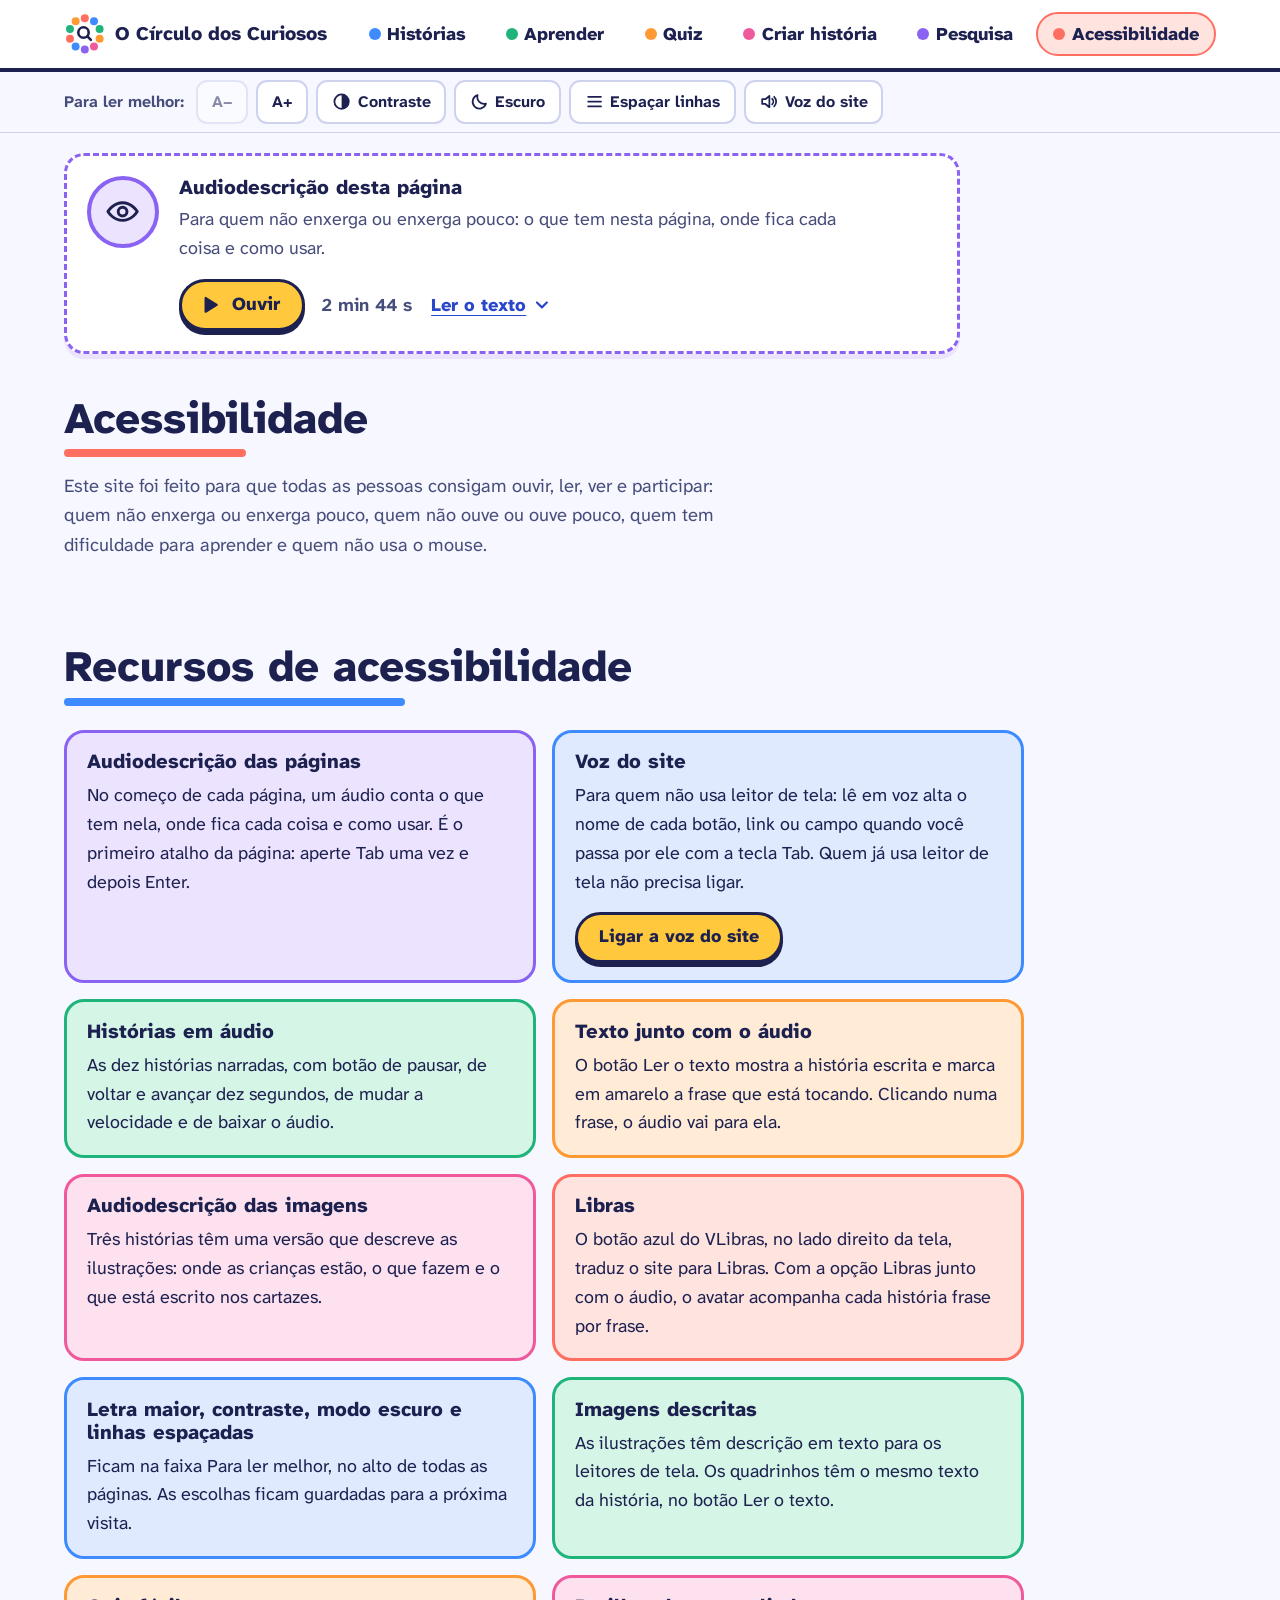
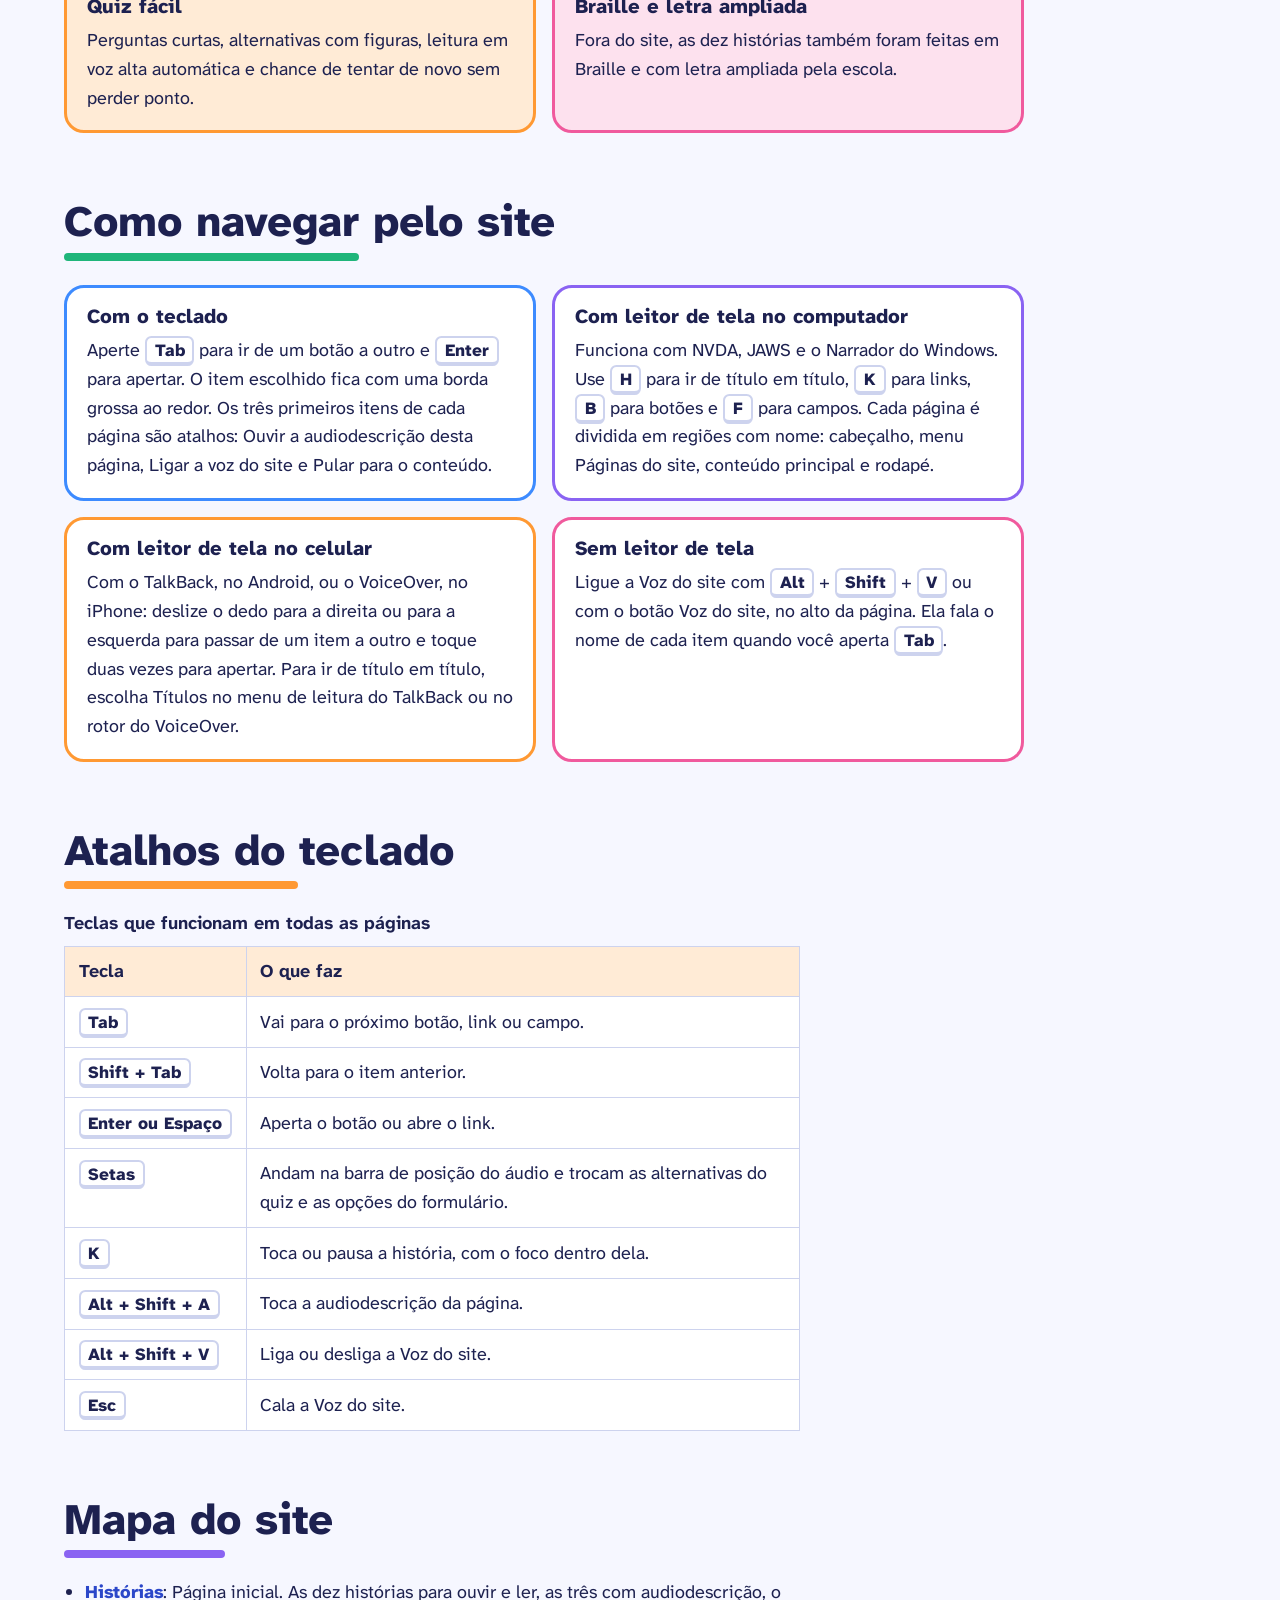
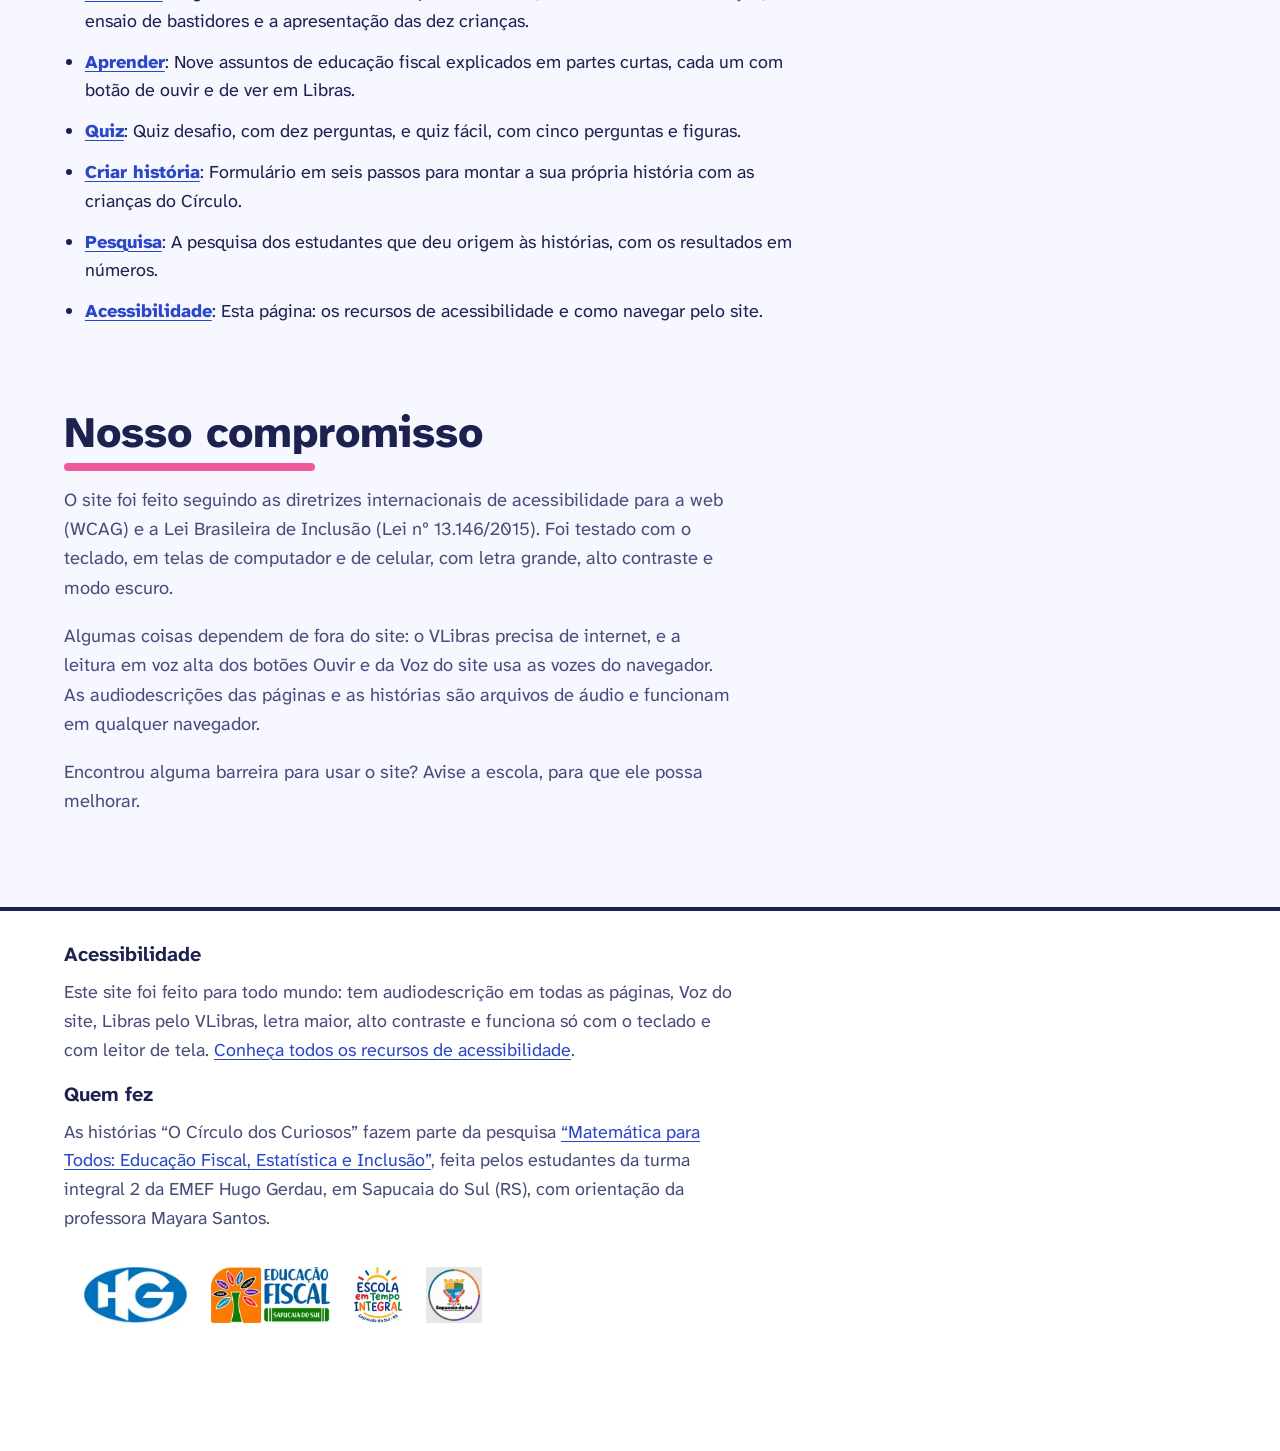
==== acessibilidade.html @ 7ce77136 "Acessibilidade completa: audiodescrição-guia em todas as páginas - Audiodescrição de cada página com" ====
<!doctype html>
<html lang="pt-BR">
<head>
<meta charset="utf-8">
<meta name="viewport" content="width=device-width, initial-scale=1">
<title>Acessibilidade | O Círculo dos Curiosos</title>
<meta name="description" content="Todos os recursos de acessibilidade do site O Círculo dos Curiosos e como navegar com teclado e leitor de tela.">
<link rel="preconnect" href="https://fonts.googleapis.com">
<link rel="preconnect" href="https://fonts.gstatic.com" crossorigin>
<link rel="stylesheet" href="https://fonts.googleapis.com/css2?family=Atkinson+Hyperlegible+Next:ital,wght@0,400;0,700;0,800;1,400&display=swap">
<link rel="stylesheet" href="css/estilo.css">
<script>
  /* Aplica as preferências antes de desenhar a página */
  (function () {
    var r = document.documentElement;
    r.classList.add("js");
    function ler(k) { try { return localStorage.getItem("historias:" + k); } catch (e) { return null; } }
    var t = ler("tamanho"); if (t && t !== "0") r.setAttribute("data-tamanho", t);
    var e = ler("escuro");
    if (e === "1" || (e === null && window.matchMedia && matchMedia("(prefers-color-scheme: dark)").matches)) r.setAttribute("data-tema", "escuro");
    if (ler("contraste") === "1") r.setAttribute("data-contraste", "alto");
    if (ler("espaco") === "1") r.setAttribute("data-espaco", "amplo");
    if (ler("libras") === "1") r.setAttribute("data-libras", "sim");
  })();
</script>
</head>
<body>
<a class="pular" href="#audiodescricao-pagina" data-ouvir-ad>Ouvir a audiodescrição desta página</a>
<button type="button" class="pular sem-js-oculto" data-alternar-voz>Ligar a voz do site</button>
<a class="pular" href="#conteudo">Pular para o conteúdo</a>

<header class="topo">
  <div class="envoltorio">
    <a class="marca" href="index.html"><svg viewBox="0 0 48 48" aria-hidden="true" focusable="false"><circle cx="24.0" cy="6.0" r="4.6" style="fill:var(--coral)"/><circle cx="34.6" cy="9.4" r="4.6" style="fill:var(--azul)"/><circle cx="41.1" cy="18.4" r="4.6" style="fill:var(--verde)"/><circle cx="41.1" cy="29.6" r="4.6" style="fill:var(--laranja)"/><circle cx="34.6" cy="38.6" r="4.6" style="fill:var(--rosa)"/><circle cx="24.0" cy="42.0" r="4.6" style="fill:var(--roxo)"/><circle cx="13.4" cy="38.6" r="4.6" style="fill:var(--azul)"/><circle cx="6.9" cy="29.6" r="4.6" style="fill:var(--coral)"/><circle cx="6.9" cy="18.4" r="4.6" style="fill:var(--verde)"/><circle cx="13.4" cy="9.4" r="4.6" style="fill:var(--laranja)"/><circle cx="22.5" cy="22.5" r="6" fill="none" stroke="currentColor" stroke-width="3"/><path d="M27 27 31 31" stroke="currentColor" stroke-width="3" stroke-linecap="round"/></svg>O Círculo dos Curiosos</a>
    <nav class="menu" aria-label="Páginas do site"><ul><li class="cor-azul"><a href="index.html"><span class="bolinha" aria-hidden="true"></span>Histórias</a></li><li class="cor-verde"><a href="aprender.html"><span class="bolinha" aria-hidden="true"></span>Aprender</a></li><li class="cor-laranja"><a href="quiz.html"><span class="bolinha" aria-hidden="true"></span>Quiz</a></li><li class="cor-rosa"><a href="criar.html"><span class="bolinha" aria-hidden="true"></span>Criar história</a></li><li class="cor-roxo"><a href="pesquisa.html"><span class="bolinha" aria-hidden="true"></span>Pesquisa</a></li><li class="cor-coral"><a href="acessibilidade.html" aria-current="page"><span class="bolinha" aria-hidden="true"></span>Acessibilidade</a></li></ul></nav>
  </div>
</header>
<div class="barra-opcoes sem-js-oculto">
  <div class="envoltorio">
    <fieldset class="opcoes">
      <legend>Para ler melhor:</legend>
      <button type="button" class="botao-opcao" id="texto-menor" aria-label="Diminuir o texto">A−</button>
      <button type="button" class="botao-opcao" id="texto-maior" aria-label="Aumentar o texto">A+</button>
      <button type="button" class="botao-opcao" id="alto-contraste" aria-pressed="false">
        <svg viewBox="0 0 24 24" aria-hidden="true" focusable="false"><circle cx="12" cy="12" r="9" fill="none" stroke="currentColor" stroke-width="2.2"/><path d="M12 3a9 9 0 0 1 0 18z" fill="currentColor"/></svg>
        Contraste
      </button>
      <button type="button" class="botao-opcao" id="modo-escuro" aria-pressed="false">
        <svg viewBox="0 0 24 24" aria-hidden="true" focusable="false"><path d="M20 14.5A8.5 8.5 0 0 1 9.5 4a8.5 8.5 0 1 0 10.5 10.5z" fill="none" stroke="currentColor" stroke-width="2.2" stroke-linejoin="round"/></svg>
        Escuro
      </button>
      <button type="button" class="botao-opcao" id="espacamento" aria-pressed="false">
        <svg viewBox="0 0 24 24" aria-hidden="true" focusable="false"><path d="M4 6h16M4 12h16M4 18h16" fill="none" stroke="currentColor" stroke-width="2.2" stroke-linecap="round"/></svg>
        Espaçar linhas
      </button>
      <button type="button" class="botao-opcao" id="voz-site" aria-pressed="false">
        <svg viewBox="0 0 24 24" aria-hidden="true" focusable="false"><path d="M4 9v6h4l5 4V5L8 9z" fill="none" stroke="currentColor" stroke-width="2.2" stroke-linejoin="round"/><path d="M16.5 8.5a5 5 0 0 1 0 7M19 6a8.5 8.5 0 0 1 0 12" fill="none" stroke="currentColor" stroke-width="2.2" stroke-linecap="round"/></svg>
        Voz do site
      </button>
    </fieldset>
  </div>
</div>

<main id="conteudo" tabindex="-1">
  <div class="envoltorio">
<section class="faixa-ad" aria-label="Audiodescrição desta página"><ul class="lista lista-ad">
<li>
<article class="historia cor-roxo" id="audiodescricao-pagina" aria-labelledby="titulo-audiodescricao-pagina" data-titulo="Audiodescrição da página Acessibilidade" data-duracao="163.55">
  <div class="numero" aria-hidden="true"><svg class="icone-svg" viewBox="0 0 24 24" aria-hidden="true" focusable="false" fill="none" stroke="currentColor" stroke-width="2" stroke-linecap="round" stroke-linejoin="round"><path d="M2 12s3.5-6 10-6 10 6 10 6-3.5 6-10 6S2 12 2 12z"/><circle cx="12" cy="12" r="3"/></svg></div>
  <div class="corpo">
    <h3 id="titulo-audiodescricao-pagina">Audiodescrição desta página</h3>
    <p class="resumo">Para quem não enxerga ou enxerga pouco: o que tem nesta página, onde fica cada coisa e como usar.</p>
    <audio class="audio-nativo" controls preload="metadata" aria-label="Áudio: Audiodescrição da página Acessibilidade">
      <source src="audios/audiodescricao-acessibilidade.mp3" type="audio/mpeg">
      Seu navegador não toca áudio. <a href="audios/audiodescricao-acessibilidade.mp3">Baixe o arquivo de Audiodescrição da página Acessibilidade</a>.
    </audio>
    <div class="acoes sem-js-oculto">
      <button type="button" class="botao-tocar" data-estado="parado" aria-label="Ouvir: Audiodescrição da página Acessibilidade"><svg class="icone-tocar" viewBox="0 0 24 24" aria-hidden="true" focusable="false"><path fill="currentColor" d="M8 5.5v13a1 1 0 0 0 1.5.86l10.5-6.5a1 1 0 0 0 0-1.72L9.5 4.64A1 1 0 0 0 8 5.5z"/></svg><svg class="icone-pausar" viewBox="0 0 24 24" aria-hidden="true" focusable="false"><rect fill="currentColor" x="6" y="5" width="4.2" height="14" rx="1"/><rect fill="currentColor" x="13.8" y="5" width="4.2" height="14" rx="1"/></svg><span class="rotulo">Ouvir</span></button>
      <span class="duracao"><span aria-hidden="true">2 min 44 s</span><span class="so-leitor">Duração: 2 minutos e 44 segundos</span></span>
      <button type="button" class="botao-texto" aria-expanded="false" aria-controls="texto-audiodescricao-pagina"><span class="rotulo">Ler o texto</span><span class="so-leitor"> de Audiodescrição da página Acessibilidade</span><svg viewBox="0 0 24 24" aria-hidden="true" focusable="false"><path fill="none" stroke="currentColor" stroke-width="2.6" stroke-linecap="round" stroke-linejoin="round" d="M6 9l6 6 6-6"/></svg></button>
    </div>
    <div class="player" hidden>
      <div class="barra">
        <input type="range" class="posicao" min="0" max="164" step="1" value="0" aria-label="Posição em Audiodescrição da página Acessibilidade">
        <span class="tempo" aria-hidden="true">0:00 / 2:43</span>
      </div>
      <p class="situacao-libras" hidden></p>
      <div class="ajustes">
        <button type="button" class="botao-opcao voltar" aria-label="Voltar 10 segundos">− 10 s</button>
        <button type="button" class="botao-opcao avancar" aria-label="Avançar 10 segundos">+ 10 s</button>
        <label for="vel-audiodescricao-pagina">Velocidade</label>
        <select id="vel-audiodescricao-pagina" class="velocidade">
          <option value="0.75">Mais devagar (0,75×)</option>
          <option value="1">Normal (1×)</option>
          <option value="1.25">Mais rápido (1,25×)</option>
          <option value="1.5">Rápido (1,5×)</option>
        </select>
        <a class="botao-opcao" href="audios/audiodescricao-acessibilidade.mp3" download>Baixar áudio<span class="so-leitor"> de Audiodescrição da página Acessibilidade</span></a>
      </div>
    </div>
    <div class="texto" id="texto-audiodescricao-pagina" role="region" aria-label="Texto de Audiodescrição da página Acessibilidade" tabindex="0" hidden><p><span class="trecho" data-inicio="0.3" data-fim="3.24">Audiodescrição da página Acessibilidade.</span> <span class="trecho" data-inicio="3.99" data-fim="9.86">Esta página reúne todos os recursos de acessibilidade do site e explica como usar cada um.</span> <span class="trecho" data-inicio="10.61" data-fim="20.75">O site tem seis páginas: Histórias, que é a página inicial, Aprender, Quiz, Criar história, Pesquisa e esta, Acessibilidade.</span> <span class="trecho" data-inicio="21.1" data-fim="27.7">Toda página começa com uma audiodescrição como esta, que conta o que tem nela e onde fica cada coisa.</span> <span class="trecho" data-inicio="28.45" data-fim="31.87">A parte de cima é igual em todas as páginas.</span></p><p><span class="trecho" data-inicio="32.22" data-fim="41.69">Os três primeiros itens são atalhos que só aparecem quando recebem o foco: Ouvir a audiodescrição desta página, Ligar a voz do site e Pular para o conteúdo.</span> <span class="trecho" data-inicio="42.04" data-fim="55.83">Depois vem o cabeçalho, com o link O Círculo dos Curiosos, no canto de cima, à esquerda, e o menu com seis links: Histórias, Aprender, Quiz, Criar história, Pesquisa e Acessibilidade.</span> <span class="trecho" data-inicio="56.18" data-fim="65.39">Embaixo do menu fica a faixa Para ler melhor, com os botões para diminuir e aumentar a letra, Contraste, Escuro, Espaçar linhas e Voz do site.</span></p><p><span class="trecho" data-inicio="66.14" data-fim="69.95">O conteúdo principal começa com esta audiodescrição.</span> <span class="trecho" data-inicio="70.3" data-fim="74.77">Depois vem o título Acessibilidade e uma frase de apresentação.</span> <span class="trecho" data-inicio="75.52" data-fim="86.07">A página segue com estes títulos, nesta ordem: Recursos de acessibilidade, Como navegar pelo site, Atalhos do teclado, Mapa do site e Nosso compromisso.</span> <span class="trecho" data-inicio="86.82" data-fim="95.98">Em Recursos de acessibilidade há dez cartões coloridos, cada um com o nome do recurso, que também é um título, e uma explicação curta.</span></p><p><span class="trecho" data-inicio="96.33" data-fim="101.1">O segundo cartão, Voz do site, tem o botão Ligar a voz do site.</span> <span class="trecho" data-inicio="101.85" data-fim="110.87">Em Como navegar pelo site há quatro quadros: com o teclado, com leitor de tela no computador, com leitor de tela no celular e sem leitor de tela.</span> <span class="trecho" data-inicio="111.62" data-fim="116.84">Em Atalhos do teclado, uma tabela mostra as teclas e o que cada uma faz.</span> <span class="trecho" data-inicio="117.19" data-fim="119.92">Os mais importantes são estes.</span> <span class="trecho" data-inicio="120.27" data-fim="126.4">Segurando as teclas Alt e Shift e apertando a letra A, você ouve a audiodescrição da página.</span></p><p><span class="trecho" data-inicio="126.75" data-fim="132.39">Segurando Alt e Shift e apertando a letra V, você liga ou desliga a Voz do site.</span> <span class="trecho" data-inicio="132.74" data-fim="135.36">E a tecla Esc cala a voz.</span> <span class="trecho" data-inicio="136.11" data-fim="140.35">Em Mapa do site há um link para cada página, com o que tem nela.</span> <span class="trecho" data-inicio="141.1" data-fim="149.67">No fim da página fica o rodapé, com o link Conheça todos os recursos de acessibilidade e as informações sobre quem fez o projeto.</span> <span class="trecho" data-inicio="150.02" data-fim="158.89">No lado direito da tela, na metade da altura, fica o botão azul do VLibras, que abre um avatar para traduzir o site para Libras.</span></p><p><span class="trecho" data-inicio="159.24" data-fim="162.8">Com o teclado, ele é o último item da página.</span></p><p class="aviso">Texto da audiodescrição desta página.</p></div>
    
    
  </div>
</article>
</li></ul></section>

    <section class="secao cor-coral" aria-labelledby="h-acess">
      <h1 class="titulo-secao" id="h-acess">Acessibilidade</h1>
      <p class="descricao">Este site foi feito para que todas as pessoas consigam ouvir, ler, ver e participar: quem não enxerga ou enxerga pouco, quem não ouve ou ouve pouco, quem tem dificuldade para aprender e quem não usa o mouse.</p>
    </section>

    <section class="secao cor-azul" aria-labelledby="h-recursos">
      <h2 class="titulo-secao" id="h-recursos">Recursos de acessibilidade</h2>
      <ul class="recursos"><li class="recurso cor-roxo"><h3>Audiodescrição das páginas</h3><p>No começo de cada página, um áudio conta o que tem nela, onde fica cada coisa e como usar. É o primeiro atalho da página: aperte Tab uma vez e depois Enter.</p></li><li class="recurso cor-azul"><h3>Voz do site</h3><p>Para quem não usa leitor de tela: lê em voz alta o nome de cada botão, link ou campo quando você passa por ele com a tecla Tab. Quem já usa leitor de tela não precisa ligar.</p><button type="button" class="botao botao-principal" data-alternar-voz><span class="rotulo">Ligar a voz do site</span></button></li><li class="recurso cor-verde"><h3>Histórias em áudio</h3><p>As dez histórias narradas, com botão de pausar, de voltar e avançar dez segundos, de mudar a velocidade e de baixar o áudio.</p></li><li class="recurso cor-laranja"><h3>Texto junto com o áudio</h3><p>O botão Ler o texto mostra a história escrita e marca em amarelo a frase que está tocando. Clicando numa frase, o áudio vai para ela.</p></li><li class="recurso cor-rosa"><h3>Audiodescrição das imagens</h3><p>Três histórias têm uma versão que descreve as ilustrações: onde as crianças estão, o que fazem e o que está escrito nos cartazes.</p></li><li class="recurso cor-coral"><h3>Libras</h3><p>O botão azul do VLibras, no lado direito da tela, traduz o site para Libras. Com a opção Libras junto com o áudio, o avatar acompanha cada história frase por frase.</p></li><li class="recurso cor-azul"><h3>Letra maior, contraste, modo escuro e linhas espaçadas</h3><p>Ficam na faixa Para ler melhor, no alto de todas as páginas. As escolhas ficam guardadas para a próxima visita.</p></li><li class="recurso cor-verde"><h3>Imagens descritas</h3><p>As ilustrações têm descrição em texto para os leitores de tela. Os quadrinhos têm o mesmo texto da história, no botão Ler o texto.</p></li><li class="recurso cor-laranja"><h3>Quiz fácil</h3><p>Perguntas curtas, alternativas com figuras, leitura em voz alta automática e chance de tentar de novo sem perder ponto.</p></li><li class="recurso cor-rosa"><h3>Braille e letra ampliada</h3><p>Fora do site, as dez histórias também foram feitas em Braille e com letra ampliada pela escola.</p></li></ul>
    </section>

    <section class="secao cor-verde" aria-labelledby="h-navegar">
      <h2 class="titulo-secao" id="h-navegar">Como navegar pelo site</h2>
      <div class="guias">
        <div class="guia cor-azul">
          <h3>Com o teclado</h3>
          <p>Aperte <kbd>Tab</kbd> para ir de um botão a outro e <kbd>Enter</kbd> para apertar. O item escolhido fica com uma borda grossa ao redor. Os três primeiros itens de cada página são atalhos: Ouvir a audiodescrição desta página, Ligar a voz do site e Pular para o conteúdo.</p>
        </div>
        <div class="guia cor-roxo">
          <h3>Com leitor de tela no computador</h3>
          <p>Funciona com NVDA, JAWS e o Narrador do Windows. Use <kbd>H</kbd> para ir de título em título, <kbd>K</kbd> para links, <kbd>B</kbd> para botões e <kbd>F</kbd> para campos. Cada página é dividida em regiões com nome: cabeçalho, menu Páginas do site, conteúdo principal e rodapé.</p>
        </div>
        <div class="guia cor-laranja">
          <h3>Com leitor de tela no celular</h3>
          <p>Com o TalkBack, no Android, ou o VoiceOver, no iPhone: deslize o dedo para a direita ou para a esquerda para passar de um item a outro e toque duas vezes para apertar. Para ir de título em título, escolha Títulos no menu de leitura do TalkBack ou no rotor do VoiceOver.</p>
        </div>
        <div class="guia cor-rosa">
          <h3>Sem leitor de tela</h3>
          <p>Ligue a Voz do site com <kbd>Alt</kbd> + <kbd>Shift</kbd> + <kbd>V</kbd> ou com o botão Voz do site, no alto da página. Ela fala o nome de cada item quando você aperta <kbd>Tab</kbd>.</p>
        </div>
      </div>
    </section>

    <section class="secao cor-laranja" aria-labelledby="h-atalhos">
      <h2 class="titulo-secao" id="h-atalhos">Atalhos do teclado</h2>
      <div class="tabela-rolagem">
        <table class="tabela-atalhos">
          <caption>Teclas que funcionam em todas as páginas</caption>
          <thead><tr><th scope="col">Tecla</th><th scope="col">O que faz</th></tr></thead>
          <tbody><tr><th scope="row"><kbd>Tab</kbd></th><td>Vai para o próximo botão, link ou campo.</td></tr><tr><th scope="row"><kbd>Shift + Tab</kbd></th><td>Volta para o item anterior.</td></tr><tr><th scope="row"><kbd>Enter ou Espaço</kbd></th><td>Aperta o botão ou abre o link.</td></tr><tr><th scope="row"><kbd>Setas</kbd></th><td>Andam na barra de posição do áudio e trocam as alternativas do quiz e as opções do formulário.</td></tr><tr><th scope="row"><kbd>K</kbd></th><td>Toca ou pausa a história, com o foco dentro dela.</td></tr><tr><th scope="row"><kbd>Alt + Shift + A</kbd></th><td>Toca a audiodescrição da página.</td></tr><tr><th scope="row"><kbd>Alt + Shift + V</kbd></th><td>Liga ou desliga a Voz do site.</td></tr><tr><th scope="row"><kbd>Esc</kbd></th><td>Cala a Voz do site.</td></tr></tbody>
        </table>
      </div>
    </section>

    <section class="secao cor-roxo" aria-labelledby="h-mapa">
      <h2 class="titulo-secao" id="h-mapa">Mapa do site</h2>
      <ul class="mapa-site"><li><a href="index.html">Histórias</a>: Página inicial. As dez histórias para ouvir e ler, as três com audiodescrição, o ensaio de bastidores e a apresentação das dez crianças.</li><li><a href="aprender.html">Aprender</a>: Nove assuntos de educação fiscal explicados em partes curtas, cada um com botão de ouvir e de ver em Libras.</li><li><a href="quiz.html">Quiz</a>: Quiz desafio, com dez perguntas, e quiz fácil, com cinco perguntas e figuras.</li><li><a href="criar.html">Criar história</a>: Formulário em seis passos para montar a sua própria história com as crianças do Círculo.</li><li><a href="pesquisa.html">Pesquisa</a>: A pesquisa dos estudantes que deu origem às histórias, com os resultados em números.</li><li><a href="acessibilidade.html">Acessibilidade</a>: Esta página: os recursos de acessibilidade e como navegar pelo site.</li></ul>
    </section>

    <section class="secao cor-rosa" aria-labelledby="h-compromisso">
      <h2 class="titulo-secao" id="h-compromisso">Nosso compromisso</h2>
      <p class="descricao">O site foi feito seguindo as diretrizes internacionais de acessibilidade para a web (WCAG) e a Lei Brasileira de Inclusão (Lei nº 13.146/2015). Foi testado com o teclado, em telas de computador e de celular, com letra grande, alto contraste e modo escuro.</p>
      <p class="descricao">Algumas coisas dependem de fora do site: o VLibras precisa de internet, e a leitura em voz alta dos botões Ouvir e da Voz do site usa as vozes do navegador. As audiodescrições das páginas e as histórias são arquivos de áudio e funcionam em qualquer navegador.</p>
      <p class="descricao">Encontrou alguma barreira para usar o site? Avise a escola, para que ele possa melhorar.</p>
    </section>
  </div>
</main>

<footer class="rodape">
  <div class="envoltorio">
    <h2>Acessibilidade</h2>
    <p>Este site foi feito para todo mundo: tem audiodescrição em todas as páginas, Voz do site, Libras pelo VLibras, letra maior, alto contraste e funciona só com o teclado e com leitor de tela. <a href="acessibilidade.html">Conheça todos os recursos de acessibilidade</a>.</p>
    <h2>Quem fez</h2>
    <p>As histórias “O Círculo dos Curiosos” fazem parte da pesquisa <a href="pesquisa.html">“Matemática para Todos: Educação Fiscal, Estatística e Inclusão”</a>, feita pelos estudantes da turma integral 2 da EMEF Hugo Gerdau, em Sapucaia do Sul (RS), com orientação da professora Mayara Santos.</p>
    <ul class="logos" aria-label="Instituições do projeto">
      <li><img src="imagens/logos/hugo-gerdau.webp" alt="EMEF Hugo Gerdau" height="56"></li>
      <li><img src="imagens/logos/educacao-fiscal.webp" alt="Educação Fiscal Sapucaia do Sul" height="56"></li>
      <li><img src="imagens/logos/tempo-integral.webp" alt="Escola em Tempo Integral, Sapucaia do Sul" height="56"></li>
      <li><img src="imagens/logos/prefeitura.webp" alt="Prefeitura de Sapucaia do Sul" height="56"></li>
    </ul>
  </div>
</footer>

<div id="avisos" class="so-leitor" role="status" aria-live="polite"></div>

<!-- VLibras: tradução automática para Libras (Governo Federal) -->
<div vw class="enabled">
  <div vw-access-button class="active"></div>
  <div vw-plugin-wrapper><div class="vw-plugin-top-wrapper"></div></div>
</div>
<script src="https://vlibras.gov.br/app/vlibras-plugin.js" defer></script>
<script>
  window.addEventListener("load", function () {
    try { new window.VLibras.Widget("https://vlibras.gov.br/app"); } catch (e) { /* sem internet: segue sem Libras */ }
  });
</script>
<script src="js/app.js"></script>

</body>
</html>
---- css/estilo.css ----
/* =========================================================
   O Círculo dos Curiosos — estilos
   ========================================================= */

/* ===== Cores ===== */
:root {
  --tinta: #1d2150;
  --tinta-suave: #474d7a;
  --papel: #f6f7ff;
  --superficie: #ffffff;
  --linha: #cdd3ee;
  --mar: #2b47c9;
  --foco: #2b47c9;

  --sol: #ffc83d;
  --sol-forte: #f0ad00;
  --coral: #ff6f61;   --coral-claro: #ffe3df;
  --verde: #1fb57a;   --verde-claro: #d5f5e6;
  --azul: #3d8bff;    --azul-claro: #dfeaff;
  --roxo: #8a63f2;    --roxo-claro: #ece4ff;
  --laranja: #ff9933; --laranja-claro: #ffebd6;
  --rosa: #f05a9d;    --rosa-claro: #fde1ee;
  --texto-na-cor: #1d2150;

  --largura-texto: 42rem;
  --largura: 72rem;
  --raio: 1.25rem;
  --altura-linha: 1.6;
  --espaco-letras: normal;
  --espaco-palavras: normal;
  color-scheme: light;
}

:root[data-tema="escuro"] {
  --tinta: #f0f2ff;
  --tinta-suave: #c0c5e8;
  --papel: #121633;
  --superficie: #1a1f45;
  --linha: #363d75;
  --mar: #a9bcff;
  --foco: #ffc83d;
  --coral-claro: #4a2433;
  --verde-claro: #143d33;
  --azul-claro: #1b2d5e;
  --roxo-claro: #2d2463;
  --laranja-claro: #46301c;
  --rosa-claro: #47203d;
  color-scheme: dark;
}

:root[data-contraste="alto"] {
  --tinta: #ffffff;
  --tinta-suave: #ffffff;
  --papel: #000000;
  --superficie: #000000;
  --linha: #ffffff;
  --mar: #ffff00;
  --foco: #ffff00;
  --sol: #ffff00; --sol-forte: #ffff00;
  --coral: #ffff00; --verde: #ffff00; --azul: #ffff00; --roxo: #ffff00; --laranja: #ffff00; --rosa: #ffff00;
  --coral-claro: #000; --verde-claro: #000; --azul-claro: #000; --roxo-claro: #000; --laranja-claro: #000; --rosa-claro: #000;
  --texto-na-cor: #000000;
  color-scheme: dark;
}

:root[data-espaco="amplo"] {
  --altura-linha: 2;
  --espaco-letras: 0.12em;
  --espaco-palavras: 0.16em;
}

/* Cor de cada bloco (história, assunto, personagem) */
.cor-coral   { --cor: var(--coral);   --cor-claro: var(--coral-claro); }
.cor-verde   { --cor: var(--verde);   --cor-claro: var(--verde-claro); }
.cor-azul    { --cor: var(--azul);    --cor-claro: var(--azul-claro); }
.cor-roxo    { --cor: var(--roxo);    --cor-claro: var(--roxo-claro); }
.cor-laranja { --cor: var(--laranja); --cor-claro: var(--laranja-claro); }
.cor-rosa    { --cor: var(--rosa);    --cor-claro: var(--rosa-claro); }

/* ===== Base ===== */
*, *::before, *::after { box-sizing: border-box; }

html { font-size: 100%; -webkit-text-size-adjust: 100%; scroll-padding-top: 1rem; }
html[data-tamanho="1"] { font-size: 112.5%; }
html[data-tamanho="2"] { font-size: 125%; }
html[data-tamanho="3"] { font-size: 150%; }
html[data-tamanho="4"] { font-size: 175%; }

body {
  margin: 0;
  background: var(--papel);
  color: var(--tinta);
  font-family: "Atkinson Hyperlegible Next", "Atkinson Hyperlegible", "Segoe UI", system-ui, sans-serif;
  font-size: 1.125rem;
  line-height: var(--altura-linha);
  letter-spacing: var(--espaco-letras);
  word-spacing: var(--espaco-palavras);
}

[hidden] { display: none !important; }
h1, h2, h3 { line-height: 1.15; margin: 0; }
p { margin: 0 0 1em; }
img, svg { max-width: 100%; }

a { color: var(--mar); text-underline-offset: 0.18em; text-decoration-thickness: 0.08em; }
a:hover { text-decoration-thickness: 0.16em; }

:focus-visible {
  outline: 0.25rem solid var(--foco);
  outline-offset: 0.2rem;
  border-radius: 0.35rem;
}

.so-leitor {
  position: absolute !important;
  width: 1px; height: 1px;
  padding: 0; margin: -1px;
  overflow: hidden; clip: rect(0 0 0 0);
  white-space: nowrap; border: 0;
}

.pular {
  position: absolute;
  left: 1rem; top: -10rem;
  z-index: 100;
  background: var(--sol);
  color: var(--texto-na-cor);
  padding: 0.75rem 1.25rem;
  border-radius: 0.5rem;
  font-weight: 700;
  text-decoration: none;
}
.pular:focus { top: 1rem; }

.envoltorio {
  width: min(100% - 2rem, var(--largura));
  margin-inline: auto;
}

html:not(.js) .sem-js-oculto { display: none !important; }

/* ===== Botões ===== */
.botao {
  font: inherit;
  font-weight: 800;
  font-size: 1.1rem;
  min-height: 3rem;
  padding: 0.5rem 1.3rem;
  border: 3px solid var(--tinta);
  border-radius: 999px;
  background: var(--superficie);
  color: var(--tinta);
  cursor: pointer;
  display: inline-flex;
  align-items: center;
  justify-content: center;
  gap: 0.55rem;
  text-decoration: none;
  box-shadow: 0 4px 0 var(--tinta);
  transition: transform 0.08s, box-shadow 0.08s;
}
.botao:hover { transform: translateY(-1px); box-shadow: 0 5px 0 var(--tinta); }
.botao:active { transform: translateY(3px); box-shadow: 0 1px 0 var(--tinta); }
.botao svg { width: 1.4rem; height: 1.4rem; flex: none; }
.botao-principal { background: var(--sol); color: var(--texto-na-cor); }
.botao:disabled { opacity: 0.55; cursor: not-allowed; transform: none; }

.botao-opcao {
  font: inherit;
  font-size: 1rem;
  font-weight: 700;
  min-height: 2.75rem;
  min-width: 2.75rem;
  padding: 0.4rem 0.85rem;
  border: 2px solid var(--linha);
  border-radius: 0.7rem;
  background: var(--superficie);
  color: var(--tinta);
  cursor: pointer;
  display: inline-flex;
  align-items: center;
  gap: 0.4rem;
  text-decoration: none;
}
.botao-opcao:hover { border-color: var(--tinta); }
.botao-opcao[aria-pressed="true"] { background: var(--tinta); color: var(--papel); border-color: var(--tinta); }
.botao-opcao svg { width: 1.2em; height: 1.2em; flex: none; }
.botao-opcao:disabled { opacity: 0.5; cursor: not-allowed; }

/* ===== Cabeçalho ===== */
.topo {
  background: var(--superficie);
  border-bottom: 4px solid var(--tinta);
}
.topo .envoltorio {
  display: flex;
  flex-wrap: wrap;
  align-items: center;
  gap: 0.75rem 1.5rem;
  padding-block: 0.75rem;
}
.marca {
  display: inline-flex;
  align-items: center;
  gap: 0.6rem;
  font-weight: 800;
  font-size: 1.2rem;
  color: var(--tinta);
  text-decoration: none;
  margin-right: auto;
}
.marca svg { width: 2.6rem; height: 2.6rem; flex: none; }

.menu ul {
  list-style: none;
  display: flex;
  flex-wrap: wrap;
  gap: 0.4rem;
  margin: 0;
  padding: 0;
}
.menu a {
  display: inline-flex;
  align-items: center;
  gap: 0.4rem;
  min-height: 2.75rem;
  padding: 0.35rem 0.95rem;
  border-radius: 999px;
  font-weight: 800;
  color: var(--tinta);
  text-decoration: none;
  border: 2px solid transparent;
}
.menu a:hover { border-color: var(--cor, var(--linha)); background: var(--cor-claro, transparent); }
.menu a[aria-current="page"] {
  background: var(--cor-claro);
  border-color: var(--cor);
}
.menu a .bolinha {
  width: 0.75rem; height: 0.75rem;
  border-radius: 50%;
  background: var(--cor);
  flex: none;
}

.barra-opcoes {
  background: var(--papel);
  border-bottom: 1px solid var(--linha);
}
.barra-opcoes .envoltorio { padding-block: 0.5rem; }
.opcoes {
  display: flex;
  flex-wrap: wrap;
  align-items: center;
  gap: 0.5rem;
  margin: 0; padding: 0; border: 0;
}
.opcoes legend {
  float: left;
  padding: 0;
  margin-right: 0.25rem;
  font-weight: 700;
  font-size: 1rem;
  color: var(--tinta-suave);
}

/* ===== Abertura ===== */
.abertura {
  display: grid;
  grid-template-columns: minmax(0, 1.1fr) minmax(0, 0.9fr);
  align-items: center;
  gap: 2rem 3rem;
  padding-block: clamp(2rem, 6vw, 4.5rem) clamp(1.5rem, 4vw, 3rem);
}
.abertura h1 {
  font-size: clamp(2.6rem, 7vw, 5rem);
  font-weight: 800;
  letter-spacing: -0.02em;
  line-height: 1;
}
.abertura h1 .linha { display: block; }
:root[data-espaco="amplo"] .abertura h1 { letter-spacing: 0.02em; }

.braille {
  display: block;
  margin-top: 1.1rem;
  width: 100%;
  max-width: 34rem;
  height: auto;
}
.braille .vazio { fill: none; stroke: var(--linha); stroke-width: 1.2; }
.braille .cheio { fill: var(--tinta); }
.braille .c0 { fill: var(--coral); }
.braille .c1 { fill: var(--azul); }
.braille .c2 { fill: var(--verde); }
.braille .c3 { fill: var(--roxo); }
.braille .c4 { fill: var(--laranja); }
.braille .c5 { fill: var(--rosa); }
.braille-legenda {
  margin: 0.4rem 0 0;
  font-size: 0.95rem;
  color: var(--tinta-suave);
}

.abertura .lead {
  margin-top: 1.5rem;
  max-width: 36rem;
  font-size: 1.3rem;
}

.roda {
  width: 100%;
  max-width: 30rem;
  justify-self: center;
}
.roda svg { display: block; width: 100%; height: auto; overflow: visible; }
.roda .rosto-na-roda {
  transform-box: fill-box;
  transform-origin: center;
  animation: entrar 0.5s cubic-bezier(0.34, 1.56, 0.64, 1) both;
  animation-delay: calc(var(--i) * 0.08s + 0.15s);
}
@keyframes entrar { from { transform: scale(0); opacity: 0; } }
.roda .centro { fill: var(--sol); }
.roda .centro-traco { stroke: var(--texto-na-cor); }
.roda .anel { fill: none; stroke: var(--linha); stroke-width: 3; stroke-dasharray: 2 12; stroke-linecap: round; }

/* Roda com as fotos das crianças */
.roda-fotos {
  position: relative;
  width: 100%;
  aspect-ratio: 1;
}
.roda-centro {
  position: absolute;
  left: 32%; top: 32%;
  width: 36%; height: 36%;
  border-radius: 50%;
  background: var(--sol);
  color: var(--texto-na-cor);
  display: grid;
  place-items: center;
  box-shadow: 0 0 0 6px var(--superficie), 0 0 0 9px var(--sol-forte);
}
.roda-centro .roda-lupa { width: 62%; height: 62%; }
.roda-rosto {
  position: absolute;
  left: 39.5%; top: 39.5%;
  width: 21%; height: 21%;
  border-radius: 50%;
  object-fit: cover;
  border: 5px solid var(--cor);
  background: var(--cor-claro);
  transform: rotate(var(--a)) translateY(-185%) rotate(calc(-1 * var(--a)));
  animation: entrar-foto 0.5s cubic-bezier(0.34, 1.56, 0.64, 1) both;
  animation-delay: calc(var(--i) * 0.08s + 0.15s);
}
@keyframes entrar-foto { from { scale: 0; opacity: 0; } }

/* ===== Escolhas (Libras junto, seguir ouvindo) ===== */
.escolhas {
  display: grid;
  gap: 0.9rem;
  margin-top: 1.75rem;
  max-width: 36rem;
}
.escolha {
  display: grid;
  grid-template-columns: 1.7rem 1fr;
  gap: 0.15rem 0.75rem;
  align-items: center;
  padding: 0.75rem 1rem;
  border-radius: 1rem;
  background: var(--superficie);
  border: 2px solid var(--linha);
}
.escolha input {
  width: 1.7rem; height: 1.7rem;
  margin: 0;
  accent-color: var(--mar);
  cursor: pointer;
}
.escolha label {
  font-weight: 800;
  font-size: 1.15rem;
  cursor: pointer;
  min-height: 2.75rem;
  display: flex;
  align-items: center;
}
.escolha .explica {
  grid-column: 2;
  margin: 0;
  font-size: 1rem;
  color: var(--tinta-suave);
}
.escolha .alerta { color: var(--tinta); font-weight: 700; }
.escolha input:disabled + label { opacity: 0.6; cursor: not-allowed; }

/* ===== Seções ===== */
.secao { padding-block: 2.5rem 1.5rem; }
.titulo-secao {
  font-size: clamp(1.9rem, 4.5vw, 2.7rem);
  font-weight: 800;
  display: inline-block;
}
.titulo-secao::after {
  content: "";
  display: block;
  height: 0.5rem;
  margin-top: 0.35rem;
  border-radius: 1rem;
  background: var(--cor, var(--sol));
  width: 60%;
}
.secao > .descricao, .secao .descricao {
  margin-top: 0.9rem;
  max-width: var(--largura-texto);
  color: var(--tinta-suave);
  font-size: 1.15rem;
}

/* ===== Personagens ===== */
.personagens {
  list-style: none;
  margin: 1.5rem 0 0;
  padding: 0;
  display: grid;
  grid-template-columns: repeat(auto-fill, minmax(11.5rem, 1fr));
  gap: 1rem;
}
.personagem {
  background: var(--cor-claro);
  border: 3px solid var(--cor);
  border-radius: var(--raio);
  overflow: hidden;
  height: 100%;
  display: flex;
  flex-direction: column;
}
.personagem .foto-personagem {
  display: block;
  width: 100%;
  height: auto;
  aspect-ratio: 4 / 4.4;
  object-fit: cover;
  object-position: center 30%;
  border-bottom: 3px solid var(--cor);
}
.personagem-texto { padding: 0.75rem 0.9rem 1rem; }
.personagem h3 { font-size: 1.35rem; font-weight: 800; display: flex; flex-wrap: wrap; align-items: baseline; gap: 0 0.5rem; }
.personagem .idade { font-size: 0.95rem; font-weight: 700; color: var(--tinta-suave); }
.personagem p { margin: 0.35rem 0 0; font-size: 1rem; }

/* Rosto pequeno (criar história) */
.rosto-foto {
  border-radius: 50%;
  object-fit: cover;
  border: 4px solid var(--cor);
  background: var(--cor-claro);
}

/* ===== Histórias ===== */
.lista { list-style: none; margin: 1.5rem 0 0; padding: 0; display: grid; gap: 1rem; max-width: 56rem; }

.historia {
  display: grid;
  grid-template-columns: 4.5rem minmax(0, 1fr);
  gap: 0 1.25rem;
  padding: 1.25rem;
  border-radius: var(--raio);
  background: var(--superficie);
  border: 3px solid var(--cor, var(--linha));
  box-shadow: 0 5px 0 var(--cor-claro, transparent);
}
.historia.ativa {
  background: var(--cor-claro);
  border-color: var(--cor);
}

.numero {
  width: 4.5rem; height: 4.5rem;
  border-radius: 50%;
  background: var(--cor-claro);
  border: 4px solid var(--cor);
  display: grid;
  place-items: center;
  font-size: 2rem;
  font-weight: 800;
  line-height: 1;
}
.historia.ativa .numero { background: var(--superficie); }
.numero svg { width: 2.4rem; height: 2.4rem; }

.historia h3 { font-size: clamp(1.3rem, 3vw, 1.65rem); font-weight: 800; }
.historia .resumo { margin: 0.4rem 0 0; color: var(--tinta-suave); max-width: var(--largura-texto); }

.acoes {
  display: flex;
  flex-wrap: wrap;
  align-items: center;
  gap: 0.75rem 1rem;
  margin-top: 1rem;
}

.botao-tocar {
  font: inherit;
  font-weight: 800;
  font-size: 1.15rem;
  min-height: 3.25rem;
  padding: 0.5rem 1.4rem 0.5rem 0.9rem;
  border: 3px solid var(--tinta);
  border-radius: 999px;
  background: var(--sol);
  color: var(--texto-na-cor);
  cursor: pointer;
  display: inline-flex;
  align-items: center;
  gap: 0.6rem;
  box-shadow: 0 4px 0 var(--tinta);
}
.botao-tocar:active { transform: translateY(3px); box-shadow: 0 1px 0 var(--tinta); }
.botao-tocar svg { width: 1.6rem; height: 1.6rem; flex: none; }
.botao-tocar .icone-pausar { display: none; }
.botao-tocar[data-estado="tocando"] .icone-tocar { display: none; }
.botao-tocar[data-estado="tocando"] .icone-pausar { display: block; }

.duracao { color: var(--tinta-suave); font-variant-numeric: tabular-nums; font-weight: 700; }

.botao-texto {
  font: inherit;
  font-weight: 800;
  min-height: 2.75rem;
  padding: 0.4rem 0.2rem;
  border: 0;
  background: none;
  color: var(--mar);
  text-decoration: underline;
  text-underline-offset: 0.2em;
  cursor: pointer;
  display: inline-flex;
  align-items: center;
  gap: 0.35rem;
}
.botao-texto svg { width: 1.1em; height: 1.1em; transition: transform 0.2s; }
.botao-texto[aria-expanded="true"] svg { transform: rotate(180deg); }

.player { margin-top: 1rem; max-width: var(--largura-texto); }
.barra { display: flex; align-items: center; gap: 0.75rem; }
.barra .tempo { font-variant-numeric: tabular-nums; white-space: nowrap; font-size: 1rem; font-weight: 800; }

input[type="range"].posicao {
  flex: 1;
  min-width: 6rem;
  height: 2.75rem;
  margin: 0;
  background: transparent;
  cursor: pointer;
  -webkit-appearance: none;
  appearance: none;
  --progresso: 0%;
}
input[type="range"].posicao::-webkit-slider-runnable-track {
  height: 0.75rem;
  border-radius: 1rem;
  background: linear-gradient(to right, var(--cor, var(--mar)) var(--progresso), var(--linha) var(--progresso));
}
input[type="range"].posicao::-moz-range-track { height: 0.75rem; border-radius: 1rem; background: var(--linha); }
input[type="range"].posicao::-moz-range-progress { height: 0.75rem; border-radius: 1rem; background: var(--cor, var(--mar)); }
input[type="range"].posicao::-webkit-slider-thumb {
  -webkit-appearance: none;
  width: 1.7rem; height: 1.7rem;
  margin-top: -0.5rem;
  border-radius: 50%;
  background: var(--sol);
  border: 3px solid var(--tinta);
}
input[type="range"].posicao::-moz-range-thumb {
  width: 1.3rem; height: 1.3rem;
  border-radius: 50%;
  background: var(--sol);
  border: 3px solid var(--tinta);
}
input[type="range"].posicao:focus-visible { outline-offset: 0; }

.situacao-libras {
  margin: 0.5rem 0 0;
  font-weight: 800;
  display: flex;
  align-items: center;
  gap: 0.5rem;
}
.situacao-libras::before {
  content: "";
  width: 0.75rem; height: 0.75rem;
  border-radius: 50%;
  background: var(--sol-forte);
  flex: none;
  animation: pulsar 1.2s ease-in-out infinite;
}
@keyframes pulsar { 50% { opacity: 0.25; } }

.ajustes { display: flex; flex-wrap: wrap; align-items: center; gap: 0.5rem; margin-top: 0.5rem; }
.ajustes label { font-weight: 700; font-size: 1rem; }
.ajustes select {
  font: inherit;
  font-size: 1rem;
  font-weight: 700;
  min-height: 2.75rem;
  padding: 0.3rem 0.6rem;
  border: 2px solid var(--linha);
  border-radius: 0.7rem;
  background: var(--superficie);
  color: var(--tinta);
}

.texto {
  margin-top: 1rem;
  max-width: var(--largura-texto);
  max-height: 24rem;
  overflow-y: auto;
  padding: 1.1rem 1.25rem;
  background: var(--superficie);
  border: 2px solid var(--linha);
  border-radius: 0.9rem;
  font-size: 1.15rem;
}
.texto[hidden] { display: none; }
.texto p:last-of-type { margin-bottom: 0; }
.texto .trecho {
  border-radius: 0.25rem;
  box-decoration-break: clone;
  -webkit-box-decoration-break: clone;
  padding: 0.05em 0.1em;
  cursor: pointer;
}
.texto .trecho:hover { text-decoration: underline; text-decoration-color: var(--linha); }
.texto .trecho.agora { background: var(--sol); color: var(--texto-na-cor); }
.texto .descricao-som { font-style: italic; color: var(--tinta-suave); }
.texto .aviso { margin-top: 1rem; font-size: 0.95rem; color: var(--tinta-suave); }

.pensar {
  margin-top: 1rem;
  max-width: var(--largura-texto);
  background: var(--cor-claro);
  border-radius: 1rem;
  padding: 0.25rem 1rem;
}
.historia.ativa .pensar { background: var(--superficie); }
.pensar summary {
  cursor: pointer;
  font-weight: 800;
  min-height: 2.75rem;
  display: flex;
  align-items: center;
  gap: 0.5rem;
}
.pensar summary svg { width: 1.5rem; height: 1.5rem; color: var(--tinta); }
.pensar ul { margin: 0 0 0.75rem; padding-left: 1.4rem; }
.pensar li { margin-bottom: 0.35rem; }

/* Quadrinho de cada história */
.quadrinho {
  margin-top: 1rem;
  border: 2px solid var(--cor, var(--linha));
  border-radius: 1rem;
  background: var(--superficie);
  padding: 0.25rem 1rem;
}
.quadrinho summary {
  cursor: pointer;
  font-weight: 800;
  min-height: 2.75rem;
  display: flex;
  align-items: center;
  gap: 0.5rem;
}
.quadrinho summary svg { width: 1.5rem; height: 1.5rem; }
.quadrinho figure { margin: 0.5rem 0 1rem; }
.quadrinho img {
  display: block;
  width: 100%;
  height: auto;
  border-radius: 0.75rem;
  border: 1px solid var(--linha);
}
.quadrinho figcaption { margin-top: 0.6rem; font-size: 1rem; color: var(--tinta-suave); }

.audio-nativo { width: 100%; max-width: var(--largura-texto); margin-top: 1rem; }
.js .audio-nativo { display: none; }

/* ===== Aprender ===== */
.assuntos { display: grid; gap: 1.5rem; margin-top: 1.5rem; }
.assunto {
  background: var(--superficie);
  border: 3px solid var(--cor);
  border-radius: var(--raio);
  overflow: hidden;
}
.assunto-topo {
  display: flex;
  align-items: center;
  gap: 1rem;
  background: var(--cor-claro);
  padding: 1rem 1.25rem;
}
.assunto-topo .icone {
  width: 3.5rem; height: 3.5rem;
  border-radius: 50%;
  background: var(--superficie);
  border: 3px solid var(--cor);
  display: grid;
  place-items: center;
  flex: none;
}
.assunto-topo .icone svg { width: 2rem; height: 2rem; color: var(--tinta); }
.assunto h2 { font-size: clamp(1.4rem, 3.4vw, 1.9rem); font-weight: 800; }
.assunto-corpo { padding: 1.25rem; }
.assunto-corpo > div { max-width: var(--largura-texto); }
.assunto-corpo ul, .assunto-corpo ol { padding-left: 1.4rem; }
.assunto-corpo li { margin-bottom: 0.5rem; }
.assunto-corpo .destaque {
  background: var(--cor-claro);
  border-left: 0.4rem solid var(--cor);
  padding: 0.75rem 1rem;
  border-radius: 0.5rem;
  font-weight: 700;
}
.assunto-acoes { display: flex; flex-wrap: wrap; gap: 0.75rem; align-items: center; margin-top: 1rem; }
.ligacao-historia { font-weight: 800; }

.indice-assuntos {
  list-style: none;
  padding: 0;
  margin: 1.5rem 0 0;
  display: flex;
  flex-wrap: wrap;
  gap: 0.5rem;
}
.indice-assuntos a {
  display: inline-flex;
  align-items: center;
  min-height: 2.75rem;
  padding: 0.3rem 0.9rem;
  border-radius: 999px;
  background: var(--cor-claro);
  border: 2px solid var(--cor);
  color: var(--tinta);
  font-weight: 700;
  text-decoration: none;
}

/* ===== Quiz ===== */
.quiz {
  max-width: 46rem;
  margin-top: 1.5rem;
  background: var(--superficie);
  border: 3px solid var(--tinta);
  border-radius: var(--raio);
  padding: clamp(1rem, 4vw, 2rem);
  box-shadow: 0 6px 0 var(--tinta);
}
.moedas {
  display: flex;
  flex-wrap: wrap;
  gap: 0.4rem;
  margin: 0 0 1rem;
  padding: 0;
  list-style: none;
}
.moedas li {
  width: 2.1rem; height: 2.1rem;
  border-radius: 50%;
  border: 3px dashed var(--linha);
  display: grid;
  place-items: center;
  font-size: 0.85rem;
  font-weight: 800;
}
.moedas li.atual { border-style: solid; border-color: var(--tinta); }
.moedas li.certa { background: var(--sol); border: 3px solid var(--sol-forte); color: var(--texto-na-cor); }
.moedas li.errada { background: var(--linha); border: 3px solid var(--linha); color: var(--tinta); }
.placar { font-weight: 800; margin: 0 0 1rem; color: var(--tinta-suave); }

.quiz fieldset { border: 0; margin: 0; padding: 0; min-width: 0; }
.quiz legend { padding: 0; font-size: clamp(1.35rem, 3.5vw, 1.75rem); font-weight: 800; line-height: 1.25; margin-bottom: 1rem; }
.quiz legend .contador { display: block; font-size: 1rem; color: var(--tinta-suave); margin-bottom: 0.4rem; }
.alternativas { display: grid; gap: 0.75rem; }
.alternativa {
  display: flex;
  align-items: center;
  gap: 0.85rem;
  padding: 0.85rem 1rem;
  min-height: 3.5rem;
  border: 3px solid var(--linha);
  border-radius: 1rem;
  background: var(--superficie);
  cursor: pointer;
  font-weight: 700;
}
.alternativa:hover { border-color: var(--tinta); }
.alternativa input { width: 1.6rem; height: 1.6rem; flex: none; accent-color: var(--mar); margin: 0; }
.alternativa:has(input:checked) { border-color: var(--mar); background: var(--azul-claro); }
.alternativa:has(input:focus-visible) { outline: 0.25rem solid var(--foco); outline-offset: 0.2rem; }
.alternativas .alternativa.e-certa { border-color: var(--verde); background: var(--verde-claro); }
.alternativas .alternativa.e-errada { border-color: var(--coral); background: var(--coral-claro); }
.alternativa .marca-resposta { margin-left: auto; font-weight: 800; white-space: nowrap; }
.alternativa:has(input:disabled) { cursor: default; }

.quiz-ferramentas { display: flex; flex-wrap: wrap; align-items: center; gap: 0.5rem 0.75rem; margin-bottom: 1.25rem; }
.auto-voz { display: inline-flex; align-items: center; gap: 0.5rem; min-height: 2.75rem; font-weight: 700; font-size: 1rem; cursor: pointer; }
.auto-voz input { width: 1.4rem; height: 1.4rem; margin: 0; accent-color: var(--mar); }

/* Tela de escolha do quiz */
.quiz-titulo { font-size: clamp(1.5rem, 4vw, 2rem); font-weight: 800; margin-bottom: 1rem; }
.modos { display: grid; grid-template-columns: repeat(auto-fit, minmax(15rem, 1fr)); gap: 1rem; }
.modo {
  font: inherit;
  text-align: left;
  display: flex;
  flex-direction: column;
  gap: 0.4rem;
  padding: 1.25rem;
  border-radius: var(--raio);
  border: 3px solid var(--cor);
  background: var(--cor-claro);
  color: var(--tinta);
  cursor: pointer;
  box-shadow: 0 5px 0 var(--cor);
}
.modo:hover { transform: translateY(-1px); }
.modo:active { transform: translateY(3px); box-shadow: 0 2px 0 var(--cor); }
.modo strong { font-size: 1.5rem; }
.modo .modo-icone { width: 2.6rem; height: 2.6rem; }
.dica-libras {
  display: flex;
  gap: 0.75rem;
  align-items: flex-start;
  margin: 1.25rem 0 0;
  color: var(--tinta-suave);
}
.dica-libras svg { width: 1.8rem; height: 1.8rem; flex: none; color: var(--tinta); }

/* Quiz fácil: botões grandes com figura */
.pergunta-facil { font-size: clamp(1.6rem, 5vw, 2.2rem); font-weight: 800; line-height: 1.2; margin-bottom: 1.25rem; }
.pergunta-facil .contador { display: block; font-size: 1rem; color: var(--tinta-suave); margin-bottom: 0.4rem; }
.opcoes-faceis { display: grid; grid-template-columns: repeat(auto-fit, minmax(11rem, 1fr)); gap: 0.85rem; }
.opcao-facil {
  font: inherit;
  position: relative;
  display: flex;
  flex-direction: column;
  align-items: center;
  justify-content: center;
  gap: 0.5rem;
  min-height: 9rem;
  padding: 1rem;
  border: 4px solid var(--linha);
  border-radius: 1.25rem;
  background: var(--superficie);
  color: var(--tinta);
  font-size: 1.3rem;
  font-weight: 800;
  text-align: center;
  cursor: pointer;
}
.opcao-facil:hover:not(:disabled) { border-color: var(--tinta); }
.opcao-facil .opcao-figura { width: 3.5rem; height: 3.5rem; }
.opcao-facil .opcao-letra {
  position: absolute; top: 0.5rem; left: 0.7rem;
  font-size: 1rem; color: var(--tinta-suave);
}
.opcao-facil .opcao-situacao { font-size: 1rem; }
.opcao-facil.certa { border-color: var(--verde); background: var(--verde-claro); opacity: 1; }
.opcao-facil.errada { border-color: var(--coral); background: var(--coral-claro); }
.opcao-facil:disabled { cursor: default; }
.opcao-facil:disabled:not(.certa):not(.errada) { opacity: 0.55; }
.tente-de-novo {
  margin: 1rem 0 0;
  padding: 0.75rem 1rem;
  border-radius: 1rem;
  background: var(--laranja-claro);
  border: 3px solid var(--laranja);
  font-weight: 800;
  font-size: 1.2rem;
}
.quiz-acoes { display: flex; flex-wrap: wrap; gap: 0.75rem; margin-top: 1.25rem; }
.retorno {
  margin-top: 1.25rem;
  padding: 1rem 1.25rem;
  border-radius: 1rem;
  border: 3px solid var(--cor);
  background: var(--cor-claro);
}
.retorno h2, .retorno h3 { font-size: 1.4rem; font-weight: 800; margin-bottom: 0.5rem; }
.retorno p:last-child { margin-bottom: 0; }
.resultado { text-align: center; }
.resultado .grande { font-size: clamp(2.5rem, 9vw, 4.5rem); font-weight: 800; line-height: 1; margin: 0.5rem 0; }
.resultado .moedas { justify-content: center; }
.revisao { text-align: left; margin-top: 1.5rem; }
.revisao ol { padding-left: 1.4rem; }
.revisao li { margin-bottom: 0.9rem; }

/* ===== Criar ===== */
.criar-form { max-width: 52rem; margin-top: 1.5rem; display: grid; gap: 1.5rem; }
.passo {
  border: 3px solid var(--cor);
  border-radius: var(--raio);
  background: var(--superficie);
  padding: 1.25rem;
  margin: 0;
  min-width: 0;
}
.passo legend {
  font-size: 1.35rem;
  font-weight: 800;
  padding: 0.25rem 0.9rem;
  border-radius: 999px;
  background: var(--cor-claro);
  border: 3px solid var(--cor);
}
.passo .dica { color: var(--tinta-suave); margin: 0.5rem 0 1rem; }
.campo-texto {
  font: inherit;
  width: 100%;
  min-height: 3rem;
  padding: 0.6rem 0.9rem;
  border: 3px solid var(--linha);
  border-radius: 0.9rem;
  background: var(--papel);
  color: var(--tinta);
}
.campo-texto:focus-visible { border-color: var(--mar); }
textarea.campo-texto { min-height: 7rem; resize: vertical; }
.rotulo-campo { display: block; font-weight: 800; margin-bottom: 0.4rem; }

.cartoes {
  display: grid;
  grid-template-columns: repeat(auto-fill, minmax(9.5rem, 1fr));
  gap: 0.75rem;
}
.cartao {
  position: relative;
  display: flex;
  flex-direction: column;
  align-items: center;
  justify-content: center;
  gap: 0.4rem;
  text-align: center;
  padding: 0.85rem 0.6rem;
  min-height: 3.5rem;
  border: 3px solid var(--linha);
  border-radius: 1rem;
  background: var(--papel);
  cursor: pointer;
  font-weight: 800;
}
.cartao:hover { border-color: var(--tinta); }
.cartao input { position: absolute; top: 0.6rem; left: 0.6rem; width: 1.4rem; height: 1.4rem; margin: 0; accent-color: var(--mar); }
.cartao svg { width: 4rem; height: 4rem; }
.cartao .icone-cartao { width: 2.6rem; height: 2.6rem; color: var(--tinta); }
.cartao:has(input:checked) { border-color: var(--mar); background: var(--azul-claro); box-shadow: 0 0 0 3px var(--mar) inset; }
.cartao:has(input:focus-visible) { outline: 0.25rem solid var(--foco); outline-offset: 0.2rem; }
.cartao:has(input:disabled) { opacity: 0.5; cursor: not-allowed; }
.cartoes-largos { grid-template-columns: repeat(auto-fill, minmax(15rem, 1fr)); }
.cartoes-largos .cartao { flex-direction: row; justify-content: flex-start; text-align: left; padding-left: 2.6rem; font-weight: 700; }

.erro-form {
  border: 3px solid var(--coral);
  background: var(--coral-claro);
  border-radius: 1rem;
  padding: 0.75rem 1rem;
  font-weight: 700;
}
.erro-form:focus { outline: 0.25rem solid var(--foco); }

.minha-historia {
  max-width: 46rem;
  margin-top: 2rem;
  background: var(--superficie);
  border: 3px solid var(--tinta);
  border-radius: var(--raio);
  box-shadow: 0 6px 0 var(--tinta);
  overflow: hidden;
}
.minha-historia .capa {
  background: var(--sol);
  color: var(--texto-na-cor);
  padding: 1.25rem 1.5rem;
  display: flex;
  align-items: center;
  gap: 1rem;
  flex-wrap: wrap;
}
.minha-historia .capa h2 { font-size: clamp(1.6rem, 4vw, 2.2rem); font-weight: 800; }
.minha-historia .rostos { display: flex; }
.minha-historia .rostos svg { width: 3.4rem; height: 3.4rem; margin-right: -0.6rem; }
.minha-historia .conteudo { padding: 1.5rem; font-size: 1.2rem; }
.minha-historia .frase.agora { background: var(--sol); color: var(--texto-na-cor); border-radius: 0.25rem; }
.minha-historia .assinatura { color: var(--tinta-suave); font-style: italic; }
.minha-historia .acoes-historia { display: flex; flex-wrap: wrap; gap: 0.75rem; padding: 0 1.5rem 1.5rem; }

.guardadas { margin-top: 2.5rem; max-width: 46rem; }
.guardadas h2 { font-size: 1.5rem; font-weight: 800; margin-bottom: 0.75rem; }
.guardadas ul { list-style: none; padding: 0; margin: 0; display: grid; gap: 0.5rem; }
.guardadas li { display: flex; flex-wrap: wrap; gap: 0.5rem; align-items: center; justify-content: space-between; padding: 0.6rem 0.9rem; border: 2px solid var(--linha); border-radius: 0.9rem; background: var(--superficie); }

.cartao .rosto-foto { width: 4.4rem; height: 4.4rem; }
.minha-historia .rostos .rosto-foto { width: 3.6rem; height: 3.6rem; margin-right: -0.7rem; border-width: 3px; }

/* ===== Pesquisa ===== */
.ficha {
  margin-top: 1.5rem;
  max-width: 46rem;
  background: var(--superficie);
  border: 3px solid var(--tinta);
  border-radius: var(--raio);
  box-shadow: 0 6px 0 var(--tinta);
  padding: 1.25rem 1.5rem;
}
.ficha-titulo { font-size: clamp(1.3rem, 3.4vw, 1.7rem); font-weight: 800; line-height: 1.25; margin: 0; }
.ficha-sub { font-style: italic; color: var(--tinta-suave); margin: 0.3rem 0 1rem; }
.ficha dl { margin: 0; display: grid; gap: 0.5rem; }
.ficha dl div { display: grid; grid-template-columns: minmax(8rem, 12rem) 1fr; gap: 0 1rem; }
.ficha dt { font-weight: 800; }
.ficha dd { margin: 0; }

.pergunta-grande {
  max-width: 46rem;
  margin: 1.25rem 0 0;
  font-size: clamp(1.25rem, 3vw, 1.6rem);
  font-weight: 700;
  line-height: 1.4;
  padding: 1rem 1.25rem;
  border-left: 0.5rem solid var(--cor);
  background: var(--cor-claro);
  border-radius: 0.5rem;
}

.etapas {
  list-style: none;
  counter-reset: etapa;
  margin: 1.5rem 0 0;
  padding: 0;
  display: grid;
  gap: 0.75rem;
  max-width: 46rem;
}
.etapas li {
  counter-increment: etapa;
  position: relative;
  padding: 0.85rem 1rem 0.85rem 4rem;
  background: var(--superficie);
  border: 2px solid var(--linha);
  border-radius: 1rem;
}
.etapas li::before {
  content: counter(etapa);
  position: absolute;
  left: 0.85rem; top: 0.8rem;
  width: 2.3rem; height: 2.3rem;
  border-radius: 50%;
  display: grid;
  place-items: center;
  font-weight: 800;
  background: var(--cor-claro);
  border: 3px solid var(--cor);
}

.dados {
  list-style: none;
  margin: 1.5rem 0 0;
  padding: 0;
  display: grid;
  grid-template-columns: repeat(2, minmax(0, 1fr));
  gap: 1rem;
  max-width: 56rem;
}
@media (max-width: 40rem) { .dados { grid-template-columns: 1fr; } }
.dado {
  background: var(--superficie);
  border: 3px solid var(--linha);
  border-radius: var(--raio);
  padding: 1.1rem 1.25rem;
  display: flex;
  flex-direction: column;
}
.dado-pergunta { font-size: 1.05rem; font-weight: 700; line-height: 1.35; margin: 0 0 0.75rem; }
.dado-numero {
  margin: auto 0 0.4rem;
  font-size: clamp(2.6rem, 6vw, 3.4rem);
  font-weight: 800;
  line-height: 1;
  font-variant-numeric: tabular-nums;
}
.dado-sim { display: block; font-size: 1rem; font-weight: 700; color: var(--tinta-suave); margin-top: 0.3rem; }
.medidor {
  height: 0.9rem;
  border-radius: 1rem;
  background: var(--azul-claro);
  overflow: hidden;
  margin: 0.5rem 0 0.6rem;
}
.medidor span { display: block; height: 100%; background: var(--azul); border-radius: 1rem; }
:root[data-contraste="alto"] .medidor { border: 2px solid #fff; }
.dado-legenda { margin: 0; font-size: 1rem; color: var(--tinta-suave); }

.tabela-dados { margin-top: 1rem; }
.tabela-dados summary { cursor: pointer; font-weight: 800; min-height: 2.75rem; display: flex; align-items: center; }
.tabela-rolagem { overflow-x: auto; }
.tabela-dados table { border-collapse: collapse; width: 100%; max-width: 52rem; background: var(--superficie); font-size: 1rem; }
.tabela-dados caption { text-align: left; font-weight: 700; padding: 0.5rem 0; }
.tabela-dados th, .tabela-dados td { border: 1px solid var(--linha); padding: 0.6rem 0.75rem; text-align: left; vertical-align: top; }
.tabela-dados td { white-space: nowrap; font-variant-numeric: tabular-nums; }
.tabela-dados thead th { background: var(--cor-claro); }

.destaque-pesquisa {
  margin-top: 1.5rem;
  max-width: 46rem;
  padding: 1rem 1.25rem;
  border-radius: 1rem;
  background: var(--cor-claro);
  border: 3px solid var(--cor);
}
.destaque-pesquisa h3 { font-size: 1.3rem; font-weight: 800; margin-bottom: 0.5rem; }
.destaque-pesquisa p:last-child { margin-bottom: 0; }

.formatos {
  list-style: none;
  margin: 1.25rem 0;
  padding: 0;
  display: flex;
  flex-wrap: wrap;
  gap: 0.75rem;
}
.formatos li {
  flex: 1 1 14rem;
  display: flex;
  flex-direction: column;
  gap: 0.25rem;
  padding: 1rem;
  border-radius: 1rem;
  background: var(--cor-claro);
  border: 3px solid var(--cor);
}
.formatos strong { font-size: 1.25rem; }

.aprendizados {
  display: grid;
  grid-template-columns: repeat(auto-fit, minmax(14rem, 1fr));
  gap: 1rem;
  margin-top: 1.25rem;
}
.aprendizados > div {
  padding: 1rem 1.25rem;
  border-radius: 1rem;
  background: var(--cor-claro);
  border: 3px solid var(--cor);
}
.aprendizados h3 { font-size: 1.2rem; font-weight: 800; }
.aprendizados ul { margin: 0.5rem 0 0; padding-left: 1.2rem; }
.frase-final { margin-top: 1.5rem; font-size: 1.3rem; font-weight: 800; max-width: 46rem; }
.referencias { max-width: 52rem; padding-left: 1.2rem; font-size: 1rem; color: var(--tinta-suave); }
.referencias li { margin-bottom: 0.6rem; }

/* Logos no rodapé */
.logos {
  list-style: none;
  display: flex;
  flex-wrap: wrap;
  align-items: center;
  gap: 1rem 1.5rem;
  padding: 1rem 1.25rem !important;
  margin: 1rem 0 0;
  background: #ffffff;
  border-radius: 1rem;
  max-width: none !important;
  width: fit-content;
}
.logos img { display: block; height: 56px; width: auto; }

/* ===== Audiodescrição no começo de cada página ===== */
.faixa-ad { padding-top: 1.25rem; }
.lista-ad { margin: 0; max-width: 56rem; }
.faixa-ad .historia { border-style: dashed; }
.faixa-ad .historia h3 { font-size: 1.25rem; }
.faixa-ad .numero svg { width: 2.2rem; height: 2.2rem; }

/* Títulos dentro das legendas do formulário */
.passo legend .passo-titulo { font-size: inherit; font-weight: inherit; line-height: 1.2; margin: 0; }

/* ===== Acessibilidade ===== */
.recursos {
  list-style: none;
  margin: 1.5rem 0 0;
  padding: 0;
  display: grid;
  grid-template-columns: repeat(2, minmax(0, 1fr));
  gap: 1rem;
  max-width: 60rem;
}
@media (max-width: 40rem) { .recursos { grid-template-columns: 1fr; } }
.recurso {
  display: flex;
  flex-direction: column;
  gap: 0.5rem;
  padding: 1.1rem 1.25rem;
  border-radius: var(--raio);
  background: var(--cor-claro);
  border: 3px solid var(--cor);
}
.recurso h3 { font-size: 1.25rem; font-weight: 800; }
.recurso p { margin: 0; }
.recurso .botao { align-self: flex-start; margin-top: 0.5rem; }
.guias {
  display: grid;
  grid-template-columns: repeat(2, minmax(0, 1fr));
  gap: 1rem;
  margin-top: 1.5rem;
  max-width: 60rem;
}
@media (max-width: 40rem) { .guias { grid-template-columns: 1fr; } }
kbd {
  font: inherit;
  font-weight: 800;
  font-size: 0.95em;
  padding: 0.05em 0.45em;
  border: 2px solid var(--linha);
  border-bottom-width: 4px;
  border-radius: 0.4rem;
  background: var(--superficie);
  color: var(--tinta);
  white-space: nowrap;
}
.guia {
  padding: 1.1rem 1.25rem;
  border-radius: var(--raio);
  background: var(--superficie);
  border: 3px solid var(--cor);
}
.guia h3 { font-size: 1.25rem; font-weight: 800; margin-bottom: 0.5rem; }
.guia p { margin: 0; }
.tabela-atalhos { border-collapse: collapse; width: 100%; max-width: 46rem; margin-top: 1.25rem; background: var(--superficie); }
.tabela-atalhos caption { text-align: left; font-weight: 700; padding-bottom: 0.5rem; }
.tabela-atalhos th, .tabela-atalhos td { border: 1px solid var(--linha); padding: 0.65rem 0.85rem; text-align: left; vertical-align: top; }
.tabela-atalhos thead th { background: var(--cor-claro); }
.tabela-atalhos tbody th { white-space: nowrap; }
.mapa-site { max-width: 46rem; padding-left: 1.3rem; margin-top: 1.25rem; }
.mapa-site li { margin-bottom: 0.75rem; }
.mapa-site a { font-weight: 800; }

/* ===== Chamadas no fim da página inicial ===== */
.chamadas {
  display: grid;
  grid-template-columns: repeat(auto-fit, minmax(15rem, 1fr));
  gap: 1rem;
  margin-top: 1.5rem;
}
.chamada {
  display: flex;
  flex-direction: column;
  gap: 0.5rem;
  padding: 1.25rem;
  border-radius: var(--raio);
  background: var(--cor-claro);
  border: 3px solid var(--cor);
  color: var(--tinta);
  text-decoration: none;
}
.chamada:hover { box-shadow: 0 5px 0 var(--cor); }
.chamada .icone { width: 3rem; height: 3rem; }
.chamada strong { font-size: 1.4rem; }

/* ===== Rodapé ===== */
.rodape {
  margin-top: 3rem;
  padding-block: 2rem 6rem;
  border-top: 4px solid var(--tinta);
  background: var(--superficie);
  color: var(--tinta-suave);
}
.rodape h2 { font-size: 1.25rem; color: var(--tinta); margin-bottom: 0.75rem; }
.rodape p, .rodape ul { max-width: var(--largura-texto); }
.rodape ul { padding-left: 1.25rem; margin: 0 0 1rem; }

/* Com "Libras junto" ligado, a janela do avatar fica à direita sem cobrir o texto */
@media (min-width: 62rem) {
  :root[data-libras] body, :root[data-avatar] body { padding-right: 300px; }
}

/* ===== Telas médias e pequenas ===== */
@media (max-width: 52rem) {
  .abertura { grid-template-columns: 1fr; }
  .roda { max-width: 22rem; order: -1; }
}
@media (max-width: 34rem) {
  .historia { grid-template-columns: 3.2rem minmax(0, 1fr); gap: 0 0.85rem; padding: 1rem; }
  .numero { width: 3.2rem; height: 3.2rem; font-size: 1.5rem; border-width: 3px; }
  .numero svg { width: 1.8rem; height: 1.8rem; }
  .barra { flex-wrap: wrap; }
  .opcoes legend { float: none; width: 100%; }
  .personagens { grid-template-columns: repeat(2, minmax(0, 1fr)); }
  .personagem svg { width: 4.5rem; height: 4.5rem; }
}

@media (prefers-reduced-motion: reduce) {
  *, *::before, *::after {
    transition: none !important;
    animation: none !important;
    scroll-behavior: auto !important;
  }
}

@media (forced-colors: active) {
  .botao, .botao-tocar, .botao-opcao, .texto, .historia, .assunto, .quiz, .cartao, .alternativa { border: 2px solid ButtonText; }
  .texto .trecho.agora, .minha-historia .frase.agora { background: Highlight; color: HighlightText; forced-color-adjust: none; }
}

@media print {
  .topo, .barra-opcoes, .rodape, .criar-form, .acoes-historia, .guardadas, .pular, [vw], #vlibras-access-wrapper, #vlibras-app-root, .cabecalho-pagina { display: none !important; }
  body { background: #fff; color: #000; padding: 0 !important; }
  .minha-historia { box-shadow: none; border: 2px solid #000; }
}
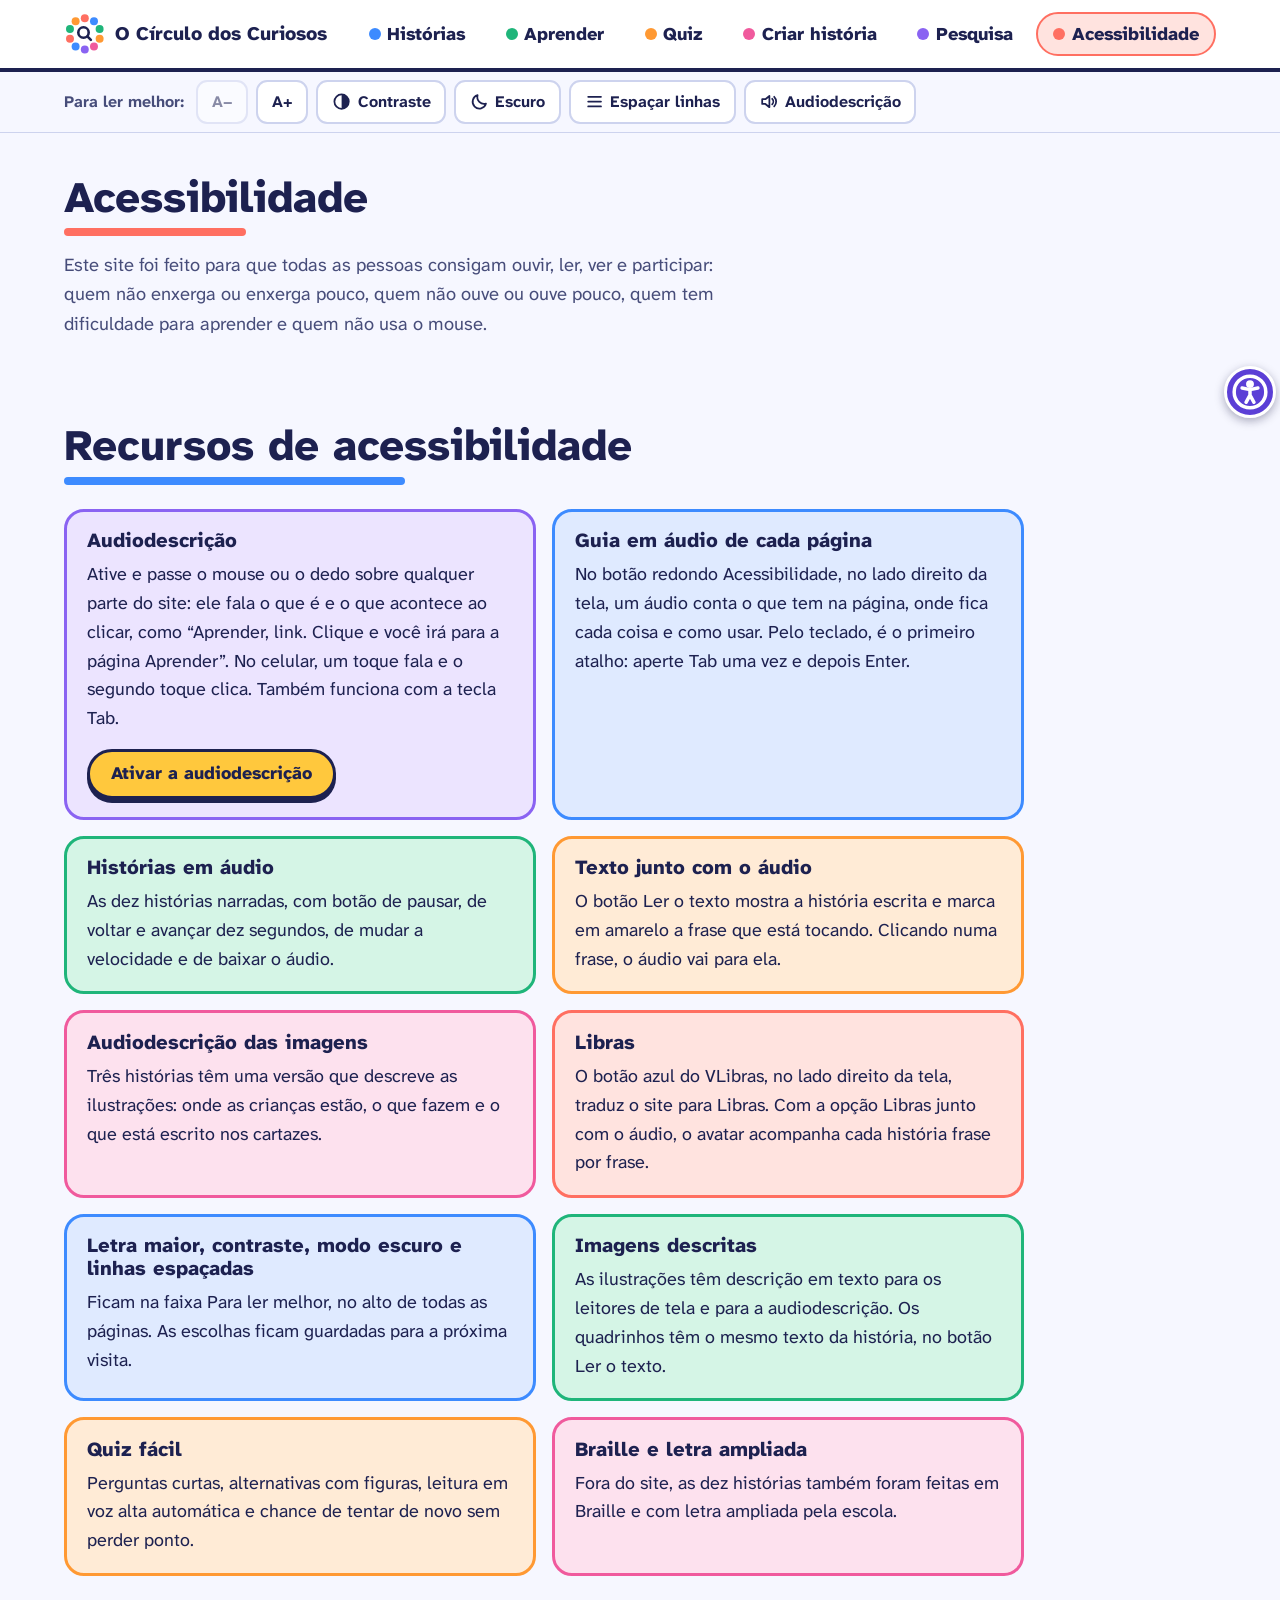
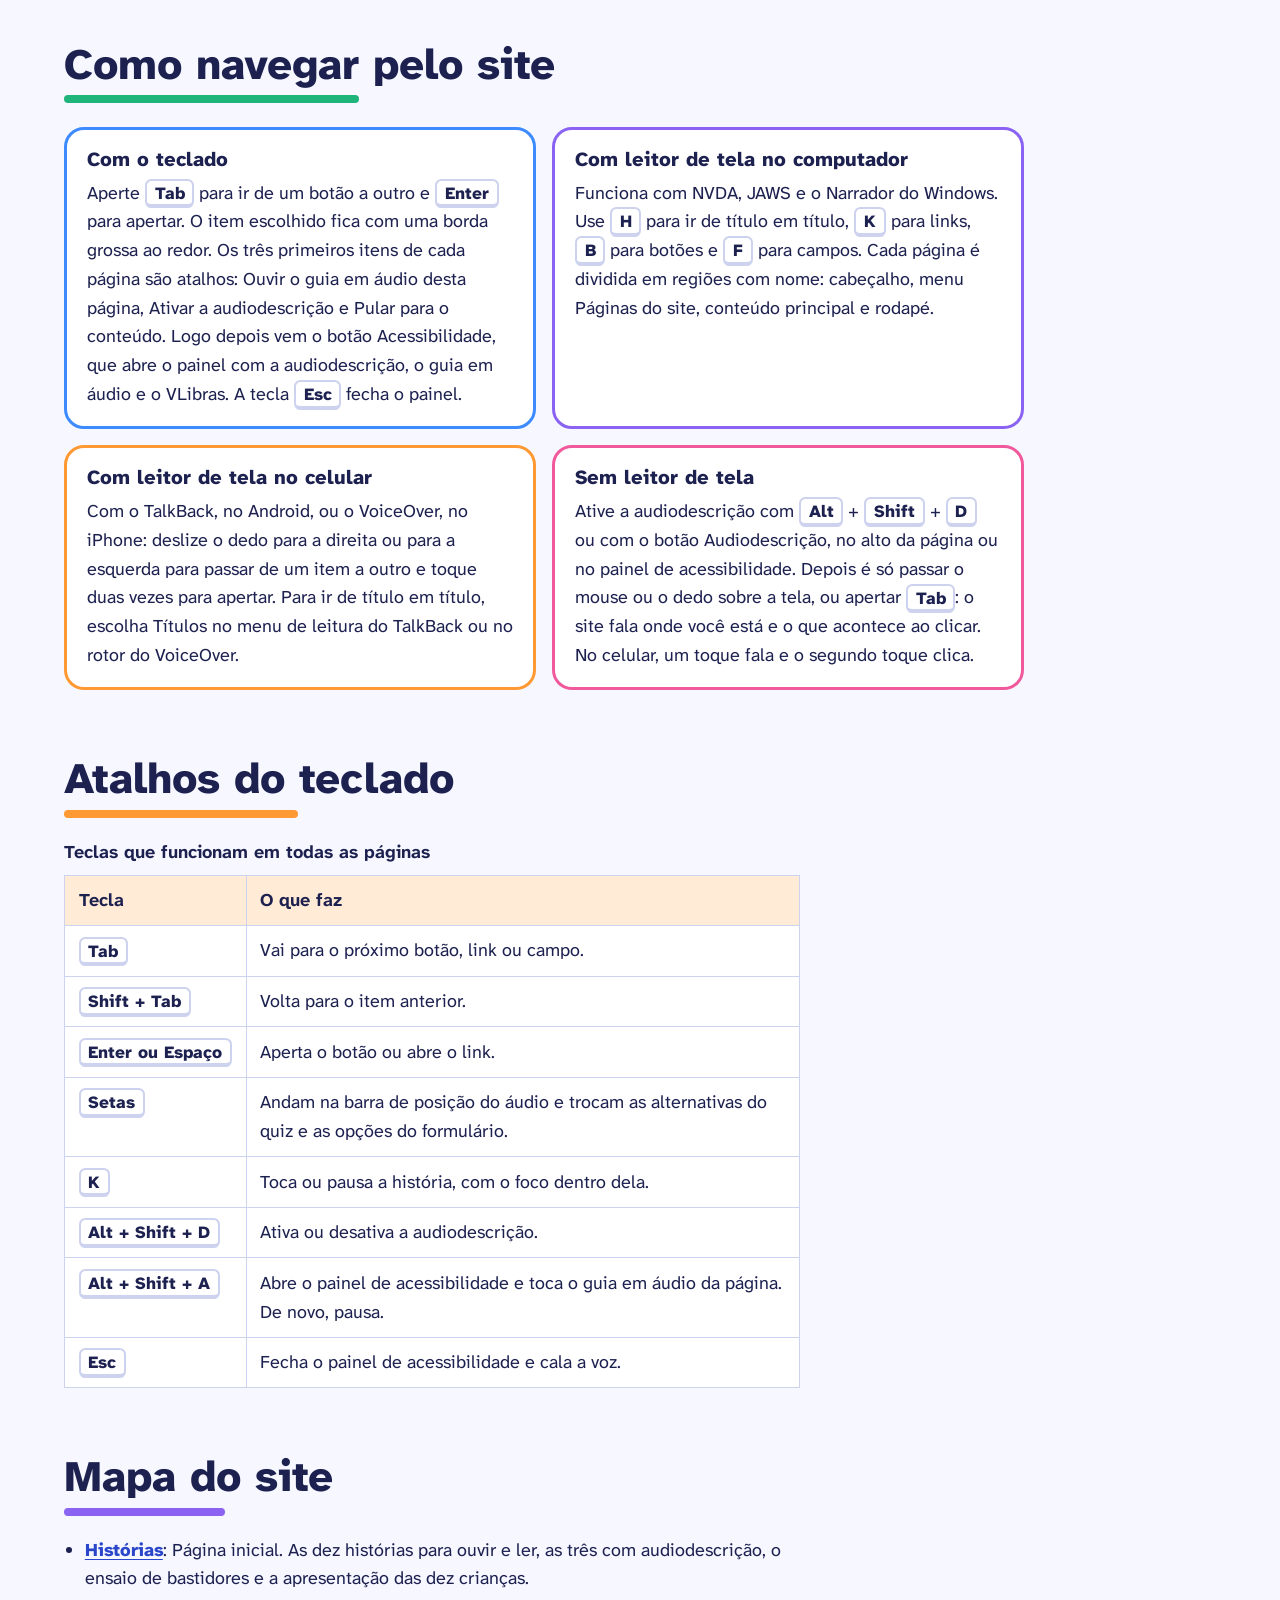
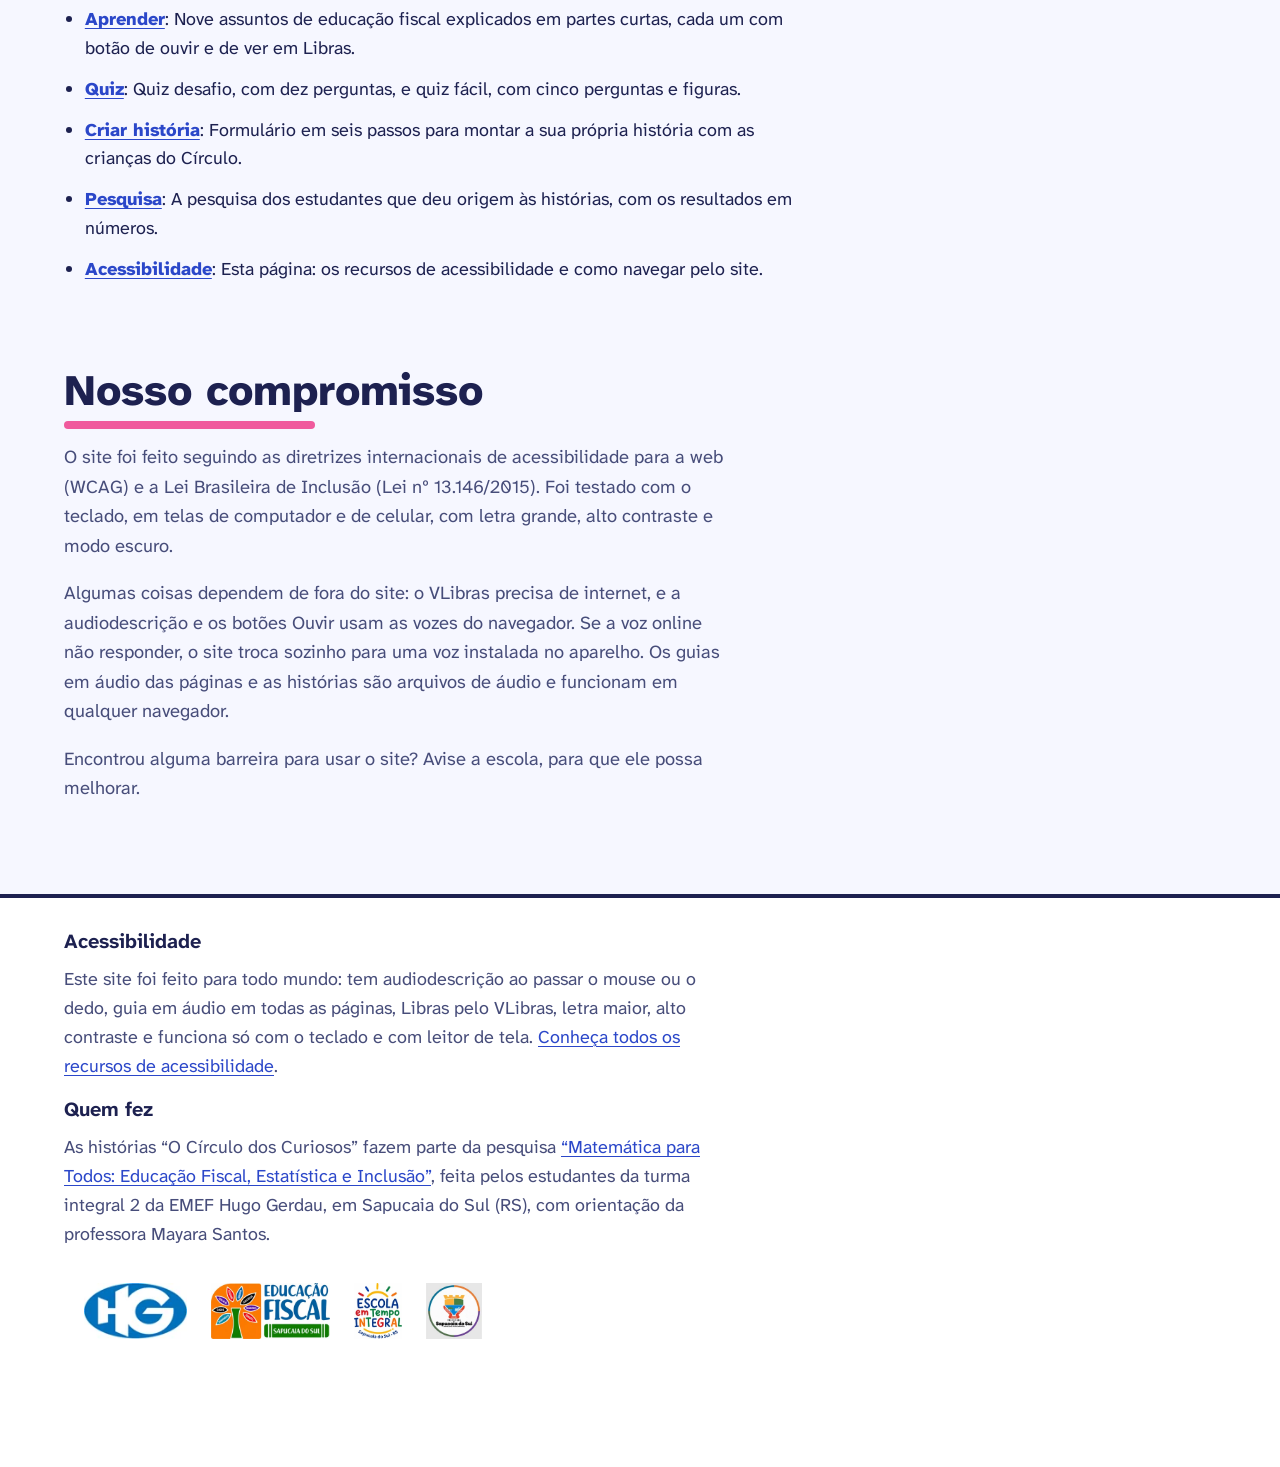
==== commit 735cab7a: "Botão de acessibilidade e audiodescrição ao passar o mouse ou o dedo - Botão redondo de Acessibilida" ====
--- a/acessibilidade.html
+++ b/acessibilidade.html
@@ -25,64 +25,45 @@
 </script>
 </head>
 <body>
-<a class="pular" href="#audiodescricao-pagina" data-ouvir-ad>Ouvir a audiodescrição desta página</a>
-<button type="button" class="pular sem-js-oculto" data-alternar-voz>Ligar a voz do site</button>
+<a class="pular" href="#audiodescricao-pagina" data-ouvir-ad>Ouvir o guia em áudio desta página</a>
+<button type="button" class="pular sem-js-oculto" data-alternar-voz>Ativar a audiodescrição</button>
 <a class="pular" href="#conteudo">Pular para o conteúdo</a>
-
-<header class="topo">
-  <div class="envoltorio">
-    <a class="marca" href="index.html"><svg viewBox="0 0 48 48" aria-hidden="true" focusable="false"><circle cx="24.0" cy="6.0" r="4.6" style="fill:var(--coral)"/><circle cx="34.6" cy="9.4" r="4.6" style="fill:var(--azul)"/><circle cx="41.1" cy="18.4" r="4.6" style="fill:var(--verde)"/><circle cx="41.1" cy="29.6" r="4.6" style="fill:var(--laranja)"/><circle cx="34.6" cy="38.6" r="4.6" style="fill:var(--rosa)"/><circle cx="24.0" cy="42.0" r="4.6" style="fill:var(--roxo)"/><circle cx="13.4" cy="38.6" r="4.6" style="fill:var(--azul)"/><circle cx="6.9" cy="29.6" r="4.6" style="fill:var(--coral)"/><circle cx="6.9" cy="18.4" r="4.6" style="fill:var(--verde)"/><circle cx="13.4" cy="9.4" r="4.6" style="fill:var(--laranja)"/><circle cx="22.5" cy="22.5" r="6" fill="none" stroke="currentColor" stroke-width="3"/><path d="M27 27 31 31" stroke="currentColor" stroke-width="3" stroke-linecap="round"/></svg>O Círculo dos Curiosos</a>
-    <nav class="menu" aria-label="Páginas do site"><ul><li class="cor-azul"><a href="index.html"><span class="bolinha" aria-hidden="true"></span>Histórias</a></li><li class="cor-verde"><a href="aprender.html"><span class="bolinha" aria-hidden="true"></span>Aprender</a></li><li class="cor-laranja"><a href="quiz.html"><span class="bolinha" aria-hidden="true"></span>Quiz</a></li><li class="cor-rosa"><a href="criar.html"><span class="bolinha" aria-hidden="true"></span>Criar história</a></li><li class="cor-roxo"><a href="pesquisa.html"><span class="bolinha" aria-hidden="true"></span>Pesquisa</a></li><li class="cor-coral"><a href="acessibilidade.html" aria-current="page"><span class="bolinha" aria-hidden="true"></span>Acessibilidade</a></li></ul></nav>
-  </div>
-</header>
-<div class="barra-opcoes sem-js-oculto">
-  <div class="envoltorio">
-    <fieldset class="opcoes">
-      <legend>Para ler melhor:</legend>
-      <button type="button" class="botao-opcao" id="texto-menor" aria-label="Diminuir o texto">A−</button>
-      <button type="button" class="botao-opcao" id="texto-maior" aria-label="Aumentar o texto">A+</button>
-      <button type="button" class="botao-opcao" id="alto-contraste" aria-pressed="false">
-        <svg viewBox="0 0 24 24" aria-hidden="true" focusable="false"><circle cx="12" cy="12" r="9" fill="none" stroke="currentColor" stroke-width="2.2"/><path d="M12 3a9 9 0 0 1 0 18z" fill="currentColor"/></svg>
-        Contraste
-      </button>
-      <button type="button" class="botao-opcao" id="modo-escuro" aria-pressed="false">
-        <svg viewBox="0 0 24 24" aria-hidden="true" focusable="false"><path d="M20 14.5A8.5 8.5 0 0 1 9.5 4a8.5 8.5 0 1 0 10.5 10.5z" fill="none" stroke="currentColor" stroke-width="2.2" stroke-linejoin="round"/></svg>
-        Escuro
-      </button>
-      <button type="button" class="botao-opcao" id="espacamento" aria-pressed="false">
-        <svg viewBox="0 0 24 24" aria-hidden="true" focusable="false"><path d="M4 6h16M4 12h16M4 18h16" fill="none" stroke="currentColor" stroke-width="2.2" stroke-linecap="round"/></svg>
-        Espaçar linhas
-      </button>
-      <button type="button" class="botao-opcao" id="voz-site" aria-pressed="false">
-        <svg viewBox="0 0 24 24" aria-hidden="true" focusable="false"><path d="M4 9v6h4l5 4V5L8 9z" fill="none" stroke="currentColor" stroke-width="2.2" stroke-linejoin="round"/><path d="M16.5 8.5a5 5 0 0 1 0 7M19 6a8.5 8.5 0 0 1 0 12" fill="none" stroke="currentColor" stroke-width="2.2" stroke-linecap="round"/></svg>
-        Voz do site
-      </button>
-    </fieldset>
-  </div>
-</div>
-
-<main id="conteudo" tabindex="-1">
-  <div class="envoltorio">
-<section class="faixa-ad" aria-label="Audiodescrição desta página"><ul class="lista lista-ad">
+<button type="button" class="botao-acess sem-js-oculto" id="abrir-acess" aria-haspopup="dialog" aria-controls="painel-acess" aria-label="Acessibilidade: audiodescrição e guia em áudio">
+  <svg viewBox="0 0 24 24" aria-hidden="true" focusable="false" fill="none" stroke="currentColor" stroke-width="2.2" stroke-linecap="round" stroke-linejoin="round"><circle cx="12" cy="12" r="10"/><circle cx="12" cy="7" r="1.4" fill="currentColor"/><path d="M7 9.5l5 1 5-1M12 10.5v3.5l-2.5 4.5M12 14l2.5 4.5"/></svg><span class="botao-acess-rotulo">Acessibilidade<span class="so-leitor">: audiodescrição e guia em áudio</span></span>
+</button>
+<dialog class="painel-acess" id="painel-acess" aria-labelledby="titulo-painel-acess">
+  <div class="painel-topo">
+    <h2 id="titulo-painel-acess"><svg viewBox="0 0 24 24" aria-hidden="true" focusable="false" fill="none" stroke="currentColor" stroke-width="2.2" stroke-linecap="round" stroke-linejoin="round"><circle cx="12" cy="12" r="10"/><circle cx="12" cy="7" r="1.4" fill="currentColor"/><path d="M7 9.5l5 1 5-1M12 10.5v3.5l-2.5 4.5M12 14l2.5 4.5"/></svg>Acessibilidade</h2>
+    <button type="button" class="botao-opcao" id="fechar-acess">Fechar<span class="so-leitor"> o painel de acessibilidade</span></button>
+  </div>
+  <section class="painel-bloco" aria-labelledby="pa-voz">
+    <h3 id="pa-voz">Audiodescrição</h3>
+    <p>Ative e passe o mouse ou o dedo sobre qualquer parte do site: ele fala o que é e o que acontece ao clicar. Também funciona com a tecla Tab.</p>
+    <button type="button" class="botao botao-principal" data-alternar-voz><span class="rotulo">Ativar a audiodescrição</span></button>
+  </section>
+  <section class="painel-bloco" aria-labelledby="pa-ad">
+    <h3 id="pa-ad">Guia em áudio desta página</h3>
+    <p>Um áudio que conta o que tem nesta página e onde fica cada coisa. Você pode fechar o painel e continuar ouvindo.</p>
+    <ul class="lista lista-ad">
 <li>
-<article class="historia cor-roxo" id="audiodescricao-pagina" aria-labelledby="titulo-audiodescricao-pagina" data-titulo="Audiodescrição da página Acessibilidade" data-duracao="163.55">
-  <div class="numero" aria-hidden="true"><svg class="icone-svg" viewBox="0 0 24 24" aria-hidden="true" focusable="false" fill="none" stroke="currentColor" stroke-width="2" stroke-linecap="round" stroke-linejoin="round"><path d="M2 12s3.5-6 10-6 10 6 10 6-3.5 6-10 6S2 12 2 12z"/><circle cx="12" cy="12" r="3"/></svg></div>
+<article class="historia cor-roxo" id="audiodescricao-pagina" aria-labelledby="titulo-audiodescricao-pagina" data-titulo="Guia em áudio da página Acessibilidade" data-duracao="195.97">
+  <div class="numero" aria-hidden="true"><svg class="icone-svg" viewBox="0 0 24 24" aria-hidden="true" focusable="false" fill="none" stroke="currentColor" stroke-width="2" stroke-linecap="round" stroke-linejoin="round"><path d="M4 15v-3a8 8 0 0 1 16 0v3"/><rect x="3" y="14" width="4" height="6" rx="1.5"/><rect x="17" y="14" width="4" height="6" rx="1.5"/></svg></div>
   <div class="corpo">
-    <h3 id="titulo-audiodescricao-pagina">Audiodescrição desta página</h3>
-    <p class="resumo">Para quem não enxerga ou enxerga pouco: o que tem nesta página, onde fica cada coisa e como usar.</p>
-    <audio class="audio-nativo" controls preload="metadata" aria-label="Áudio: Audiodescrição da página Acessibilidade">
+    <h3 id="titulo-audiodescricao-pagina">Guia da página Acessibilidade</h3>
+    
+    <audio class="audio-nativo" controls preload="metadata" aria-label="Áudio: Guia em áudio da página Acessibilidade">
       <source src="audios/audiodescricao-acessibilidade.mp3" type="audio/mpeg">
-      Seu navegador não toca áudio. <a href="audios/audiodescricao-acessibilidade.mp3">Baixe o arquivo de Audiodescrição da página Acessibilidade</a>.
+      Seu navegador não toca áudio. <a href="audios/audiodescricao-acessibilidade.mp3">Baixe o arquivo de Guia em áudio da página Acessibilidade</a>.
     </audio>
     <div class="acoes sem-js-oculto">
-      <button type="button" class="botao-tocar" data-estado="parado" aria-label="Ouvir: Audiodescrição da página Acessibilidade"><svg class="icone-tocar" viewBox="0 0 24 24" aria-hidden="true" focusable="false"><path fill="currentColor" d="M8 5.5v13a1 1 0 0 0 1.5.86l10.5-6.5a1 1 0 0 0 0-1.72L9.5 4.64A1 1 0 0 0 8 5.5z"/></svg><svg class="icone-pausar" viewBox="0 0 24 24" aria-hidden="true" focusable="false"><rect fill="currentColor" x="6" y="5" width="4.2" height="14" rx="1"/><rect fill="currentColor" x="13.8" y="5" width="4.2" height="14" rx="1"/></svg><span class="rotulo">Ouvir</span></button>
-      <span class="duracao"><span aria-hidden="true">2 min 44 s</span><span class="so-leitor">Duração: 2 minutos e 44 segundos</span></span>
-      <button type="button" class="botao-texto" aria-expanded="false" aria-controls="texto-audiodescricao-pagina"><span class="rotulo">Ler o texto</span><span class="so-leitor"> de Audiodescrição da página Acessibilidade</span><svg viewBox="0 0 24 24" aria-hidden="true" focusable="false"><path fill="none" stroke="currentColor" stroke-width="2.6" stroke-linecap="round" stroke-linejoin="round" d="M6 9l6 6 6-6"/></svg></button>
+      <button type="button" class="botao-tocar" data-estado="parado" aria-label="Ouvir: Guia em áudio da página Acessibilidade"><svg class="icone-tocar" viewBox="0 0 24 24" aria-hidden="true" focusable="false"><path fill="currentColor" d="M8 5.5v13a1 1 0 0 0 1.5.86l10.5-6.5a1 1 0 0 0 0-1.72L9.5 4.64A1 1 0 0 0 8 5.5z"/></svg><svg class="icone-pausar" viewBox="0 0 24 24" aria-hidden="true" focusable="false"><rect fill="currentColor" x="6" y="5" width="4.2" height="14" rx="1"/><rect fill="currentColor" x="13.8" y="5" width="4.2" height="14" rx="1"/></svg><span class="rotulo">Ouvir</span></button>
+      <span class="duracao"><span aria-hidden="true">3 min 16 s</span><span class="so-leitor">Duração: 3 minutos e 16 segundos</span></span>
+      <button type="button" class="botao-texto" aria-expanded="false" aria-controls="texto-audiodescricao-pagina"><span class="rotulo">Ler o texto</span><span class="so-leitor"> de Guia em áudio da página Acessibilidade</span><svg viewBox="0 0 24 24" aria-hidden="true" focusable="false"><path fill="none" stroke="currentColor" stroke-width="2.6" stroke-linecap="round" stroke-linejoin="round" d="M6 9l6 6 6-6"/></svg></button>
     </div>
     <div class="player" hidden>
       <div class="barra">
-        <input type="range" class="posicao" min="0" max="164" step="1" value="0" aria-label="Posição em Audiodescrição da página Acessibilidade">
-        <span class="tempo" aria-hidden="true">0:00 / 2:43</span>
+        <input type="range" class="posicao" min="0" max="196" step="1" value="0" aria-label="Posição em Guia em áudio da página Acessibilidade">
+        <span class="tempo" aria-hidden="true">0:00 / 3:15</span>
       </div>
       <p class="situacao-libras" hidden></p>
       <div class="ajustes">
@@ -95,15 +76,66 @@
           <option value="1.25">Mais rápido (1,25×)</option>
           <option value="1.5">Rápido (1,5×)</option>
         </select>
-        <a class="botao-opcao" href="audios/audiodescricao-acessibilidade.mp3" download>Baixar áudio<span class="so-leitor"> de Audiodescrição da página Acessibilidade</span></a>
+        <a class="botao-opcao" href="audios/audiodescricao-acessibilidade.mp3" download>Baixar áudio<span class="so-leitor"> de Guia em áudio da página Acessibilidade</span></a>
       </div>
     </div>
-    <div class="texto" id="texto-audiodescricao-pagina" role="region" aria-label="Texto de Audiodescrição da página Acessibilidade" tabindex="0" hidden><p><span class="trecho" data-inicio="0.3" data-fim="3.24">Audiodescrição da página Acessibilidade.</span> <span class="trecho" data-inicio="3.99" data-fim="9.86">Esta página reúne todos os recursos de acessibilidade do site e explica como usar cada um.</span> <span class="trecho" data-inicio="10.61" data-fim="20.75">O site tem seis páginas: Histórias, que é a página inicial, Aprender, Quiz, Criar história, Pesquisa e esta, Acessibilidade.</span> <span class="trecho" data-inicio="21.1" data-fim="27.7">Toda página começa com uma audiodescrição como esta, que conta o que tem nela e onde fica cada coisa.</span> <span class="trecho" data-inicio="28.45" data-fim="31.87">A parte de cima é igual em todas as páginas.</span></p><p><span class="trecho" data-inicio="32.22" data-fim="41.69">Os três primeiros itens são atalhos que só aparecem quando recebem o foco: Ouvir a audiodescrição desta página, Ligar a voz do site e Pular para o conteúdo.</span> <span class="trecho" data-inicio="42.04" data-fim="55.83">Depois vem o cabeçalho, com o link O Círculo dos Curiosos, no canto de cima, à esquerda, e o menu com seis links: Histórias, Aprender, Quiz, Criar história, Pesquisa e Acessibilidade.</span> <span class="trecho" data-inicio="56.18" data-fim="65.39">Embaixo do menu fica a faixa Para ler melhor, com os botões para diminuir e aumentar a letra, Contraste, Escuro, Espaçar linhas e Voz do site.</span></p><p><span class="trecho" data-inicio="66.14" data-fim="69.95">O conteúdo principal começa com esta audiodescrição.</span> <span class="trecho" data-inicio="70.3" data-fim="74.77">Depois vem o título Acessibilidade e uma frase de apresentação.</span> <span class="trecho" data-inicio="75.52" data-fim="86.07">A página segue com estes títulos, nesta ordem: Recursos de acessibilidade, Como navegar pelo site, Atalhos do teclado, Mapa do site e Nosso compromisso.</span> <span class="trecho" data-inicio="86.82" data-fim="95.98">Em Recursos de acessibilidade há dez cartões coloridos, cada um com o nome do recurso, que também é um título, e uma explicação curta.</span></p><p><span class="trecho" data-inicio="96.33" data-fim="101.1">O segundo cartão, Voz do site, tem o botão Ligar a voz do site.</span> <span class="trecho" data-inicio="101.85" data-fim="110.87">Em Como navegar pelo site há quatro quadros: com o teclado, com leitor de tela no computador, com leitor de tela no celular e sem leitor de tela.</span> <span class="trecho" data-inicio="111.62" data-fim="116.84">Em Atalhos do teclado, uma tabela mostra as teclas e o que cada uma faz.</span> <span class="trecho" data-inicio="117.19" data-fim="119.92">Os mais importantes são estes.</span> <span class="trecho" data-inicio="120.27" data-fim="126.4">Segurando as teclas Alt e Shift e apertando a letra A, você ouve a audiodescrição da página.</span></p><p><span class="trecho" data-inicio="126.75" data-fim="132.39">Segurando Alt e Shift e apertando a letra V, você liga ou desliga a Voz do site.</span> <span class="trecho" data-inicio="132.74" data-fim="135.36">E a tecla Esc cala a voz.</span> <span class="trecho" data-inicio="136.11" data-fim="140.35">Em Mapa do site há um link para cada página, com o que tem nela.</span> <span class="trecho" data-inicio="141.1" data-fim="149.67">No fim da página fica o rodapé, com o link Conheça todos os recursos de acessibilidade e as informações sobre quem fez o projeto.</span> <span class="trecho" data-inicio="150.02" data-fim="158.89">No lado direito da tela, na metade da altura, fica o botão azul do VLibras, que abre um avatar para traduzir o site para Libras.</span></p><p><span class="trecho" data-inicio="159.24" data-fim="162.8">Com o teclado, ele é o último item da página.</span></p><p class="aviso">Texto da audiodescrição desta página.</p></div>
+    <div class="texto" id="texto-audiodescricao-pagina" role="region" aria-label="Texto de Guia em áudio da página Acessibilidade" tabindex="0" hidden><p><span class="trecho" data-inicio="0.3" data-fim="3.13">Guia em áudio da página Acessibilidade.</span> <span class="trecho" data-inicio="3.88" data-fim="9.71">Esta página reúne todos os recursos de acessibilidade do site e explica como usar cada um.</span> <span class="trecho" data-inicio="10.46" data-fim="20.34">O site tem seis páginas: Histórias, que é a página inicial, Aprender, Quiz, Criar história, Pesquisa e esta, Acessibilidade.</span> <span class="trecho" data-inicio="20.69" data-fim="29.67">Toda página tem um guia em áudio como este, no botão Acessibilidade e no primeiro atalho do Tab, que conta o que tem nela e onde fica cada coisa.</span></p><p><span class="trecho" data-inicio="30.42" data-fim="33.79">A parte de cima é igual em todas as páginas.</span> <span class="trecho" data-inicio="34.14" data-fim="43.95">Os três primeiros itens são atalhos que só aparecem quando recebem o foco: Ouvir o guia em áudio desta página, Ativar a audiodescrição e Pular para o conteúdo.</span> <span class="trecho" data-inicio="44.3" data-fim="47.29">Logo depois vem o botão Acessibilidade.</span> <span class="trecho" data-inicio="47.64" data-fim="52.2">Ele fica sempre no lado direito da tela, um pouco acima do meio.</span> <span class="trecho" data-inicio="52.55" data-fim="57.25">É redondo e roxo, com o desenho de uma pessoa de braços abertos.</span> <span class="trecho" data-inicio="57.6" data-fim="65.34">Ele abre o painel de acessibilidade, onde ficam o botão Ativar a audiodescrição, este guia em áudio e o VLibras.</span></p><p><span class="trecho" data-inicio="65.69" data-fim="68.68">Para fechar o painel, aperte Esc.</span> <span class="trecho" data-inicio="69.03" data-fim="72.88">Se você fechar o painel, o guia continua tocando.</span> <span class="trecho" data-inicio="73.23" data-fim="87.1">Depois vem o cabeçalho, com o link O Círculo dos Curiosos, no canto de cima, à esquerda, e o menu com seis links: Histórias, Aprender, Quiz, Criar história, Pesquisa e Acessibilidade.</span> <span class="trecho" data-inicio="87.45" data-fim="97.2">Embaixo do menu fica a faixa Para ler melhor, com os botões para diminuir e aumentar a letra, Contraste, Escuro, Espaçar linhas e Audiodescrição.</span></p><p><span class="trecho" data-inicio="97.95" data-fim="103.58">O conteúdo principal começa com o título Acessibilidade e uma frase de apresentação.</span> <span class="trecho" data-inicio="104.33" data-fim="114.91">A página segue com estes títulos, nesta ordem: Recursos de acessibilidade, Como navegar pelo site, Atalhos do teclado, Mapa do site e Nosso compromisso.</span> <span class="trecho" data-inicio="115.66" data-fim="124.7">Em Recursos de acessibilidade há dez cartões coloridos, cada um com o nome do recurso, que também é um título, e uma explicação curta.</span> <span class="trecho" data-inicio="125.05" data-fim="130.25">O primeiro cartão, Audiodescrição, tem o botão Ativar a audiodescrição.</span></p><p><span class="trecho" data-inicio="131.0" data-fim="139.92">Em Como navegar pelo site há quatro quadros: com o teclado, com leitor de tela no computador, com leitor de tela no celular e sem leitor de tela.</span> <span class="trecho" data-inicio="140.67" data-fim="145.77">Em Atalhos do teclado, uma tabela mostra as teclas e o que cada uma faz.</span> <span class="trecho" data-inicio="146.12" data-fim="148.9">Os mais importantes são estes.</span> <span class="trecho" data-inicio="149.25" data-fim="155.56">Segurando as teclas Alt e Shift e apertando a letra D, você ativa ou desativa a audiodescrição.</span> <span class="trecho" data-inicio="155.91" data-fim="162.74">Segurando Alt e Shift e apertando a letra A, você abre o painel e ouve o guia em áudio da página.</span></p><p><span class="trecho" data-inicio="163.09" data-fim="166.76">E a tecla Esc fecha o painel e cala a voz.</span> <span class="trecho" data-inicio="167.51" data-fim="171.69">Em Mapa do site há um link para cada página, com o que tem nela.</span> <span class="trecho" data-inicio="172.44" data-fim="181.15">No fim da página fica o rodapé, com o link Conheça todos os recursos de acessibilidade e as informações sobre quem fez o projeto.</span> <span class="trecho" data-inicio="181.5" data-fim="191.06">No lado direito da tela, logo abaixo do botão Acessibilidade, fica o botão azul do VLibras, que abre um avatar para traduzir o site para Libras.</span> <span class="trecho" data-inicio="191.41" data-fim="195.22">Com o teclado, ele é o último item da página.</span></p><p class="aviso">Texto do guia em áudio desta página.</p></div>
     
     
   </div>
 </article>
-</li></ul></section>
+</li></ul>
+  </section>
+  <section class="painel-bloco" aria-labelledby="pa-libras">
+    <h3 id="pa-libras">Libras</h3>
+    <p>O avatar do VLibras traduz o texto da página para Libras.</p>
+    <button type="button" class="botao" data-abrir-vlibras>Abrir o VLibras</button>
+  </section>
+  <section class="painel-bloco" aria-labelledby="pa-atalhos">
+    <h3 id="pa-atalhos">Atalhos do teclado</h3>
+    <dl class="atalhos-painel">
+      <div><dt><kbd>Alt</kbd> + <kbd>Shift</kbd> + <kbd>D</kbd></dt><dd>Ativa ou desativa a audiodescrição.</dd></div>
+      <div><dt><kbd>Alt</kbd> + <kbd>Shift</kbd> + <kbd>A</kbd></dt><dd>Abre este painel e toca o guia em áudio.</dd></div>
+      <div><dt><kbd>Esc</kbd></dt><dd>Fecha este painel e cala a voz.</dd></div>
+    </dl>
+    <p><a href="acessibilidade.html">Ver todos os recursos de acessibilidade</a></p>
+  </section>
+</dialog>
+
+<header class="topo">
+  <div class="envoltorio">
+    <a class="marca" href="index.html"><svg viewBox="0 0 48 48" aria-hidden="true" focusable="false"><circle cx="24.0" cy="6.0" r="4.6" style="fill:var(--coral)"/><circle cx="34.6" cy="9.4" r="4.6" style="fill:var(--azul)"/><circle cx="41.1" cy="18.4" r="4.6" style="fill:var(--verde)"/><circle cx="41.1" cy="29.6" r="4.6" style="fill:var(--laranja)"/><circle cx="34.6" cy="38.6" r="4.6" style="fill:var(--rosa)"/><circle cx="24.0" cy="42.0" r="4.6" style="fill:var(--roxo)"/><circle cx="13.4" cy="38.6" r="4.6" style="fill:var(--azul)"/><circle cx="6.9" cy="29.6" r="4.6" style="fill:var(--coral)"/><circle cx="6.9" cy="18.4" r="4.6" style="fill:var(--verde)"/><circle cx="13.4" cy="9.4" r="4.6" style="fill:var(--laranja)"/><circle cx="22.5" cy="22.5" r="6" fill="none" stroke="currentColor" stroke-width="3"/><path d="M27 27 31 31" stroke="currentColor" stroke-width="3" stroke-linecap="round"/></svg>O Círculo dos Curiosos</a>
+    <nav class="menu" aria-label="Páginas do site"><ul><li class="cor-azul"><a href="index.html"><span class="bolinha" aria-hidden="true"></span>Histórias</a></li><li class="cor-verde"><a href="aprender.html"><span class="bolinha" aria-hidden="true"></span>Aprender</a></li><li class="cor-laranja"><a href="quiz.html"><span class="bolinha" aria-hidden="true"></span>Quiz</a></li><li class="cor-rosa"><a href="criar.html"><span class="bolinha" aria-hidden="true"></span>Criar história</a></li><li class="cor-roxo"><a href="pesquisa.html"><span class="bolinha" aria-hidden="true"></span>Pesquisa</a></li><li class="cor-coral"><a href="acessibilidade.html" aria-current="page"><span class="bolinha" aria-hidden="true"></span>Acessibilidade</a></li></ul></nav>
+  </div>
+</header>
+<div class="barra-opcoes sem-js-oculto">
+  <div class="envoltorio">
+    <fieldset class="opcoes">
+      <legend>Para ler melhor:</legend>
+      <button type="button" class="botao-opcao" id="texto-menor" aria-label="Diminuir o texto">A−</button>
+      <button type="button" class="botao-opcao" id="texto-maior" aria-label="Aumentar o texto">A+</button>
+      <button type="button" class="botao-opcao" id="alto-contraste" aria-pressed="false">
+        <svg viewBox="0 0 24 24" aria-hidden="true" focusable="false"><circle cx="12" cy="12" r="9" fill="none" stroke="currentColor" stroke-width="2.2"/><path d="M12 3a9 9 0 0 1 0 18z" fill="currentColor"/></svg>
+        Contraste
+      </button>
+      <button type="button" class="botao-opcao" id="modo-escuro" aria-pressed="false">
+        <svg viewBox="0 0 24 24" aria-hidden="true" focusable="false"><path d="M20 14.5A8.5 8.5 0 0 1 9.5 4a8.5 8.5 0 1 0 10.5 10.5z" fill="none" stroke="currentColor" stroke-width="2.2" stroke-linejoin="round"/></svg>
+        Escuro
+      </button>
+      <button type="button" class="botao-opcao" id="espacamento" aria-pressed="false">
+        <svg viewBox="0 0 24 24" aria-hidden="true" focusable="false"><path d="M4 6h16M4 12h16M4 18h16" fill="none" stroke="currentColor" stroke-width="2.2" stroke-linecap="round"/></svg>
+        Espaçar linhas
+      </button>
+      <button type="button" class="botao-opcao" id="voz-site" aria-pressed="false">
+        <svg viewBox="0 0 24 24" aria-hidden="true" focusable="false"><path d="M4 9v6h4l5 4V5L8 9z" fill="none" stroke="currentColor" stroke-width="2.2" stroke-linejoin="round"/><path d="M16.5 8.5a5 5 0 0 1 0 7M19 6a8.5 8.5 0 0 1 0 12" fill="none" stroke="currentColor" stroke-width="2.2" stroke-linecap="round"/></svg>
+        Audiodescrição
+      </button>
+    </fieldset>
+  </div>
+</div>
+
+<main id="conteudo" tabindex="-1">
+  <div class="envoltorio">
 
     <section class="secao cor-coral" aria-labelledby="h-acess">
       <h1 class="titulo-secao" id="h-acess">Acessibilidade</h1>
@@ -112,7 +144,7 @@
 
     <section class="secao cor-azul" aria-labelledby="h-recursos">
       <h2 class="titulo-secao" id="h-recursos">Recursos de acessibilidade</h2>
-      <ul class="recursos"><li class="recurso cor-roxo"><h3>Audiodescrição das páginas</h3><p>No começo de cada página, um áudio conta o que tem nela, onde fica cada coisa e como usar. É o primeiro atalho da página: aperte Tab uma vez e depois Enter.</p></li><li class="recurso cor-azul"><h3>Voz do site</h3><p>Para quem não usa leitor de tela: lê em voz alta o nome de cada botão, link ou campo quando você passa por ele com a tecla Tab. Quem já usa leitor de tela não precisa ligar.</p><button type="button" class="botao botao-principal" data-alternar-voz><span class="rotulo">Ligar a voz do site</span></button></li><li class="recurso cor-verde"><h3>Histórias em áudio</h3><p>As dez histórias narradas, com botão de pausar, de voltar e avançar dez segundos, de mudar a velocidade e de baixar o áudio.</p></li><li class="recurso cor-laranja"><h3>Texto junto com o áudio</h3><p>O botão Ler o texto mostra a história escrita e marca em amarelo a frase que está tocando. Clicando numa frase, o áudio vai para ela.</p></li><li class="recurso cor-rosa"><h3>Audiodescrição das imagens</h3><p>Três histórias têm uma versão que descreve as ilustrações: onde as crianças estão, o que fazem e o que está escrito nos cartazes.</p></li><li class="recurso cor-coral"><h3>Libras</h3><p>O botão azul do VLibras, no lado direito da tela, traduz o site para Libras. Com a opção Libras junto com o áudio, o avatar acompanha cada história frase por frase.</p></li><li class="recurso cor-azul"><h3>Letra maior, contraste, modo escuro e linhas espaçadas</h3><p>Ficam na faixa Para ler melhor, no alto de todas as páginas. As escolhas ficam guardadas para a próxima visita.</p></li><li class="recurso cor-verde"><h3>Imagens descritas</h3><p>As ilustrações têm descrição em texto para os leitores de tela. Os quadrinhos têm o mesmo texto da história, no botão Ler o texto.</p></li><li class="recurso cor-laranja"><h3>Quiz fácil</h3><p>Perguntas curtas, alternativas com figuras, leitura em voz alta automática e chance de tentar de novo sem perder ponto.</p></li><li class="recurso cor-rosa"><h3>Braille e letra ampliada</h3><p>Fora do site, as dez histórias também foram feitas em Braille e com letra ampliada pela escola.</p></li></ul>
+      <ul class="recursos"><li class="recurso cor-roxo"><h3>Audiodescrição</h3><p>Ative e passe o mouse ou o dedo sobre qualquer parte do site: ele fala o que é e o que acontece ao clicar, como “Aprender, link. Clique e você irá para a página Aprender”. No celular, um toque fala e o segundo toque clica. Também funciona com a tecla Tab.</p><button type="button" class="botao botao-principal" data-alternar-voz><span class="rotulo">Ativar a audiodescrição</span></button></li><li class="recurso cor-azul"><h3>Guia em áudio de cada página</h3><p>No botão redondo Acessibilidade, no lado direito da tela, um áudio conta o que tem na página, onde fica cada coisa e como usar. Pelo teclado, é o primeiro atalho: aperte Tab uma vez e depois Enter.</p></li><li class="recurso cor-verde"><h3>Histórias em áudio</h3><p>As dez histórias narradas, com botão de pausar, de voltar e avançar dez segundos, de mudar a velocidade e de baixar o áudio.</p></li><li class="recurso cor-laranja"><h3>Texto junto com o áudio</h3><p>O botão Ler o texto mostra a história escrita e marca em amarelo a frase que está tocando. Clicando numa frase, o áudio vai para ela.</p></li><li class="recurso cor-rosa"><h3>Audiodescrição das imagens</h3><p>Três histórias têm uma versão que descreve as ilustrações: onde as crianças estão, o que fazem e o que está escrito nos cartazes.</p></li><li class="recurso cor-coral"><h3>Libras</h3><p>O botão azul do VLibras, no lado direito da tela, traduz o site para Libras. Com a opção Libras junto com o áudio, o avatar acompanha cada história frase por frase.</p></li><li class="recurso cor-azul"><h3>Letra maior, contraste, modo escuro e linhas espaçadas</h3><p>Ficam na faixa Para ler melhor, no alto de todas as páginas. As escolhas ficam guardadas para a próxima visita.</p></li><li class="recurso cor-verde"><h3>Imagens descritas</h3><p>As ilustrações têm descrição em texto para os leitores de tela e para a audiodescrição. Os quadrinhos têm o mesmo texto da história, no botão Ler o texto.</p></li><li class="recurso cor-laranja"><h3>Quiz fácil</h3><p>Perguntas curtas, alternativas com figuras, leitura em voz alta automática e chance de tentar de novo sem perder ponto.</p></li><li class="recurso cor-rosa"><h3>Braille e letra ampliada</h3><p>Fora do site, as dez histórias também foram feitas em Braille e com letra ampliada pela escola.</p></li></ul>
     </section>
 
     <section class="secao cor-verde" aria-labelledby="h-navegar">
@@ -120,7 +152,7 @@
       <div class="guias">
         <div class="guia cor-azul">
           <h3>Com o teclado</h3>
-          <p>Aperte <kbd>Tab</kbd> para ir de um botão a outro e <kbd>Enter</kbd> para apertar. O item escolhido fica com uma borda grossa ao redor. Os três primeiros itens de cada página são atalhos: Ouvir a audiodescrição desta página, Ligar a voz do site e Pular para o conteúdo.</p>
+          <p>Aperte <kbd>Tab</kbd> para ir de um botão a outro e <kbd>Enter</kbd> para apertar. O item escolhido fica com uma borda grossa ao redor. Os três primeiros itens de cada página são atalhos: Ouvir o guia em áudio desta página, Ativar a audiodescrição e Pular para o conteúdo. Logo depois vem o botão Acessibilidade, que abre o painel com a audiodescrição, o guia em áudio e o VLibras. A tecla <kbd>Esc</kbd> fecha o painel.</p>
         </div>
         <div class="guia cor-roxo">
           <h3>Com leitor de tela no computador</h3>
@@ -132,7 +164,7 @@
         </div>
         <div class="guia cor-rosa">
           <h3>Sem leitor de tela</h3>
-          <p>Ligue a Voz do site com <kbd>Alt</kbd> + <kbd>Shift</kbd> + <kbd>V</kbd> ou com o botão Voz do site, no alto da página. Ela fala o nome de cada item quando você aperta <kbd>Tab</kbd>.</p>
+          <p>Ative a audiodescrição com <kbd>Alt</kbd> + <kbd>Shift</kbd> + <kbd>D</kbd> ou com o botão Audiodescrição, no alto da página ou no painel de acessibilidade. Depois é só passar o mouse ou o dedo sobre a tela, ou apertar <kbd>Tab</kbd>: o site fala onde você está e o que acontece ao clicar. No celular, um toque fala e o segundo toque clica.</p>
         </div>
       </div>
     </section>
@@ -143,7 +175,7 @@
         <table class="tabela-atalhos">
           <caption>Teclas que funcionam em todas as páginas</caption>
           <thead><tr><th scope="col">Tecla</th><th scope="col">O que faz</th></tr></thead>
-          <tbody><tr><th scope="row"><kbd>Tab</kbd></th><td>Vai para o próximo botão, link ou campo.</td></tr><tr><th scope="row"><kbd>Shift + Tab</kbd></th><td>Volta para o item anterior.</td></tr><tr><th scope="row"><kbd>Enter ou Espaço</kbd></th><td>Aperta o botão ou abre o link.</td></tr><tr><th scope="row"><kbd>Setas</kbd></th><td>Andam na barra de posição do áudio e trocam as alternativas do quiz e as opções do formulário.</td></tr><tr><th scope="row"><kbd>K</kbd></th><td>Toca ou pausa a história, com o foco dentro dela.</td></tr><tr><th scope="row"><kbd>Alt + Shift + A</kbd></th><td>Toca a audiodescrição da página.</td></tr><tr><th scope="row"><kbd>Alt + Shift + V</kbd></th><td>Liga ou desliga a Voz do site.</td></tr><tr><th scope="row"><kbd>Esc</kbd></th><td>Cala a Voz do site.</td></tr></tbody>
+          <tbody><tr><th scope="row"><kbd>Tab</kbd></th><td>Vai para o próximo botão, link ou campo.</td></tr><tr><th scope="row"><kbd>Shift + Tab</kbd></th><td>Volta para o item anterior.</td></tr><tr><th scope="row"><kbd>Enter ou Espaço</kbd></th><td>Aperta o botão ou abre o link.</td></tr><tr><th scope="row"><kbd>Setas</kbd></th><td>Andam na barra de posição do áudio e trocam as alternativas do quiz e as opções do formulário.</td></tr><tr><th scope="row"><kbd>K</kbd></th><td>Toca ou pausa a história, com o foco dentro dela.</td></tr><tr><th scope="row"><kbd>Alt + Shift + D</kbd></th><td>Ativa ou desativa a audiodescrição.</td></tr><tr><th scope="row"><kbd>Alt + Shift + A</kbd></th><td>Abre o painel de acessibilidade e toca o guia em áudio da página. De novo, pausa.</td></tr><tr><th scope="row"><kbd>Esc</kbd></th><td>Fecha o painel de acessibilidade e cala a voz.</td></tr></tbody>
         </table>
       </div>
     </section>
@@ -156,7 +188,7 @@
     <section class="secao cor-rosa" aria-labelledby="h-compromisso">
       <h2 class="titulo-secao" id="h-compromisso">Nosso compromisso</h2>
       <p class="descricao">O site foi feito seguindo as diretrizes internacionais de acessibilidade para a web (WCAG) e a Lei Brasileira de Inclusão (Lei nº 13.146/2015). Foi testado com o teclado, em telas de computador e de celular, com letra grande, alto contraste e modo escuro.</p>
-      <p class="descricao">Algumas coisas dependem de fora do site: o VLibras precisa de internet, e a leitura em voz alta dos botões Ouvir e da Voz do site usa as vozes do navegador. As audiodescrições das páginas e as histórias são arquivos de áudio e funcionam em qualquer navegador.</p>
+      <p class="descricao">Algumas coisas dependem de fora do site: o VLibras precisa de internet, e a audiodescrição e os botões Ouvir usam as vozes do navegador. Se a voz online não responder, o site troca sozinho para uma voz instalada no aparelho. Os guias em áudio das páginas e as histórias são arquivos de áudio e funcionam em qualquer navegador.</p>
       <p class="descricao">Encontrou alguma barreira para usar o site? Avise a escola, para que ele possa melhorar.</p>
     </section>
   </div>
@@ -165,7 +197,7 @@
 <footer class="rodape">
   <div class="envoltorio">
     <h2>Acessibilidade</h2>
-    <p>Este site foi feito para todo mundo: tem audiodescrição em todas as páginas, Voz do site, Libras pelo VLibras, letra maior, alto contraste e funciona só com o teclado e com leitor de tela. <a href="acessibilidade.html">Conheça todos os recursos de acessibilidade</a>.</p>
+    <p>Este site foi feito para todo mundo: tem audiodescrição ao passar o mouse ou o dedo, guia em áudio em todas as páginas, Libras pelo VLibras, letra maior, alto contraste e funciona só com o teclado e com leitor de tela. <a href="acessibilidade.html">Conheça todos os recursos de acessibilidade</a>.</p>
     <h2>Quem fez</h2>
     <p>As histórias “O Círculo dos Curiosos” fazem parte da pesquisa <a href="pesquisa.html">“Matemática para Todos: Educação Fiscal, Estatística e Inclusão”</a>, feita pelos estudantes da turma integral 2 da EMEF Hugo Gerdau, em Sapucaia do Sul (RS), com orientação da professora Mayara Santos.</p>
     <ul class="logos" aria-label="Instituições do projeto">
--- a/css/estilo.css
+++ b/css/estilo.css
@@ -1179,6 +1179,108 @@
 }
 .logos img { display: block; height: 56px; width: auto; }
 
+/* ===== Audiodescrição ativada: o que está sendo lido ganha contorno ===== */
+.modo-ad .lendo-agora {
+  outline: 4px dashed var(--sol-forte) !important;
+  outline-offset: 3px;
+  border-radius: 0.4rem;
+}
+.aviso-voz {
+  position: fixed;
+  left: 50%;
+  bottom: 1.25rem;
+  transform: translateX(-50%);
+  z-index: 2147483001;
+  max-width: min(32rem, calc(100vw - 2rem));
+  padding: 0.9rem 1.2rem;
+  border-radius: 1rem;
+  background: var(--tinta);
+  color: var(--papel);
+  font-weight: 800;
+  text-align: center;
+  box-shadow: 0 4px 14px rgba(0, 0, 0, 0.3);
+}
+
+/* ===== Botão de acessibilidade (lado direito, acima do VLibras) ===== */
+.botao-acess {
+  position: fixed;
+  right: 4px;
+  top: calc(50vh - 84px);
+  z-index: 2147483000;
+  display: flex;
+  align-items: center;
+  flex-direction: row-reverse;
+  gap: 0;
+  height: 52px;
+  min-width: 52px;
+  padding: 0;
+  border: 3px solid #ffffff;
+  border-radius: 999px;
+  background: #5b3fd6;
+  color: #ffffff;
+  font: inherit;
+  font-weight: 800;
+  font-size: 1rem;
+  cursor: pointer;
+  box-shadow: 0 3px 10px rgba(20, 20, 60, 0.35);
+}
+.botao-acess svg { width: 46px; height: 46px; padding: 4px; flex: none; }
+.botao-acess-rotulo {
+  max-width: 0;
+  overflow: hidden;
+  white-space: nowrap;
+  transition: max-width 0.25s ease, padding 0.25s ease;
+}
+.botao-acess:hover .botao-acess-rotulo,
+.botao-acess:focus-visible .botao-acess-rotulo { max-width: 12rem; padding-left: 1rem; }
+.botao-acess:focus-visible { outline: 4px solid var(--sol); outline-offset: 2px; }
+:root[data-contraste="alto"] .botao-acess { background: #ffff00; color: #000000; border-color: #000000; }
+
+/* Painel que abre ao lado */
+.painel-acess {
+  margin: 0 0 0 auto;
+  padding: 0;
+  width: min(30rem, 100vw);
+  max-width: 100vw;
+  height: 100dvh;
+  max-height: 100dvh;
+  border: 0;
+  border-left: 4px solid var(--tinta);
+  background: var(--papel);
+  color: var(--tinta);
+  overflow-y: auto;
+}
+.painel-acess::backdrop { background: rgba(10, 12, 40, 0.55); }
+.painel-acess[open] { animation: painel-entra 0.25s ease-out; }
+@keyframes painel-entra { from { transform: translateX(40px); opacity: 0; } }
+.painel-topo {
+  position: sticky;
+  top: 0;
+  z-index: 1;
+  display: flex;
+  align-items: center;
+  justify-content: space-between;
+  gap: 1rem;
+  padding: 1rem 1.25rem;
+  background: var(--superficie);
+  border-bottom: 3px solid var(--tinta);
+}
+.painel-topo h2 { display: flex; align-items: center; gap: 0.6rem; font-size: 1.5rem; font-weight: 800; }
+.painel-topo h2 svg { width: 2rem; height: 2rem; color: #5b3fd6; }
+:root[data-tema="escuro"] .painel-topo h2 svg { color: var(--roxo); }
+.painel-bloco { padding: 1.1rem 1.25rem; border-bottom: 1px solid var(--linha); }
+.painel-bloco h3 { font-size: 1.2rem; font-weight: 800; margin-bottom: 0.35rem; }
+.painel-bloco p { margin: 0 0 0.75rem; color: var(--tinta-suave); font-size: 1rem; }
+.painel-bloco .lista-ad { margin: 0; }
+.painel-bloco .historia { grid-template-columns: 3.2rem minmax(0, 1fr); gap: 0 0.85rem; padding: 1rem; }
+.painel-bloco .numero { width: 3.2rem; height: 3.2rem; }
+.painel-bloco .numero svg { width: 1.8rem; height: 1.8rem; }
+.painel-bloco .historia h3 { font-size: 1.15rem; }
+.atalhos-painel { margin: 0 0 0.75rem; display: grid; gap: 0.6rem; }
+.atalhos-painel div { display: grid; gap: 0.15rem; }
+.atalhos-painel dt { font-weight: 700; }
+.atalhos-painel dd { margin: 0; color: var(--tinta-suave); font-size: 1rem; }
+
 /* ===== Audiodescrição no começo de cada página ===== */
 .faixa-ad { padding-top: 1.25rem; }
 .lista-ad { margin: 0; max-width: 56rem; }
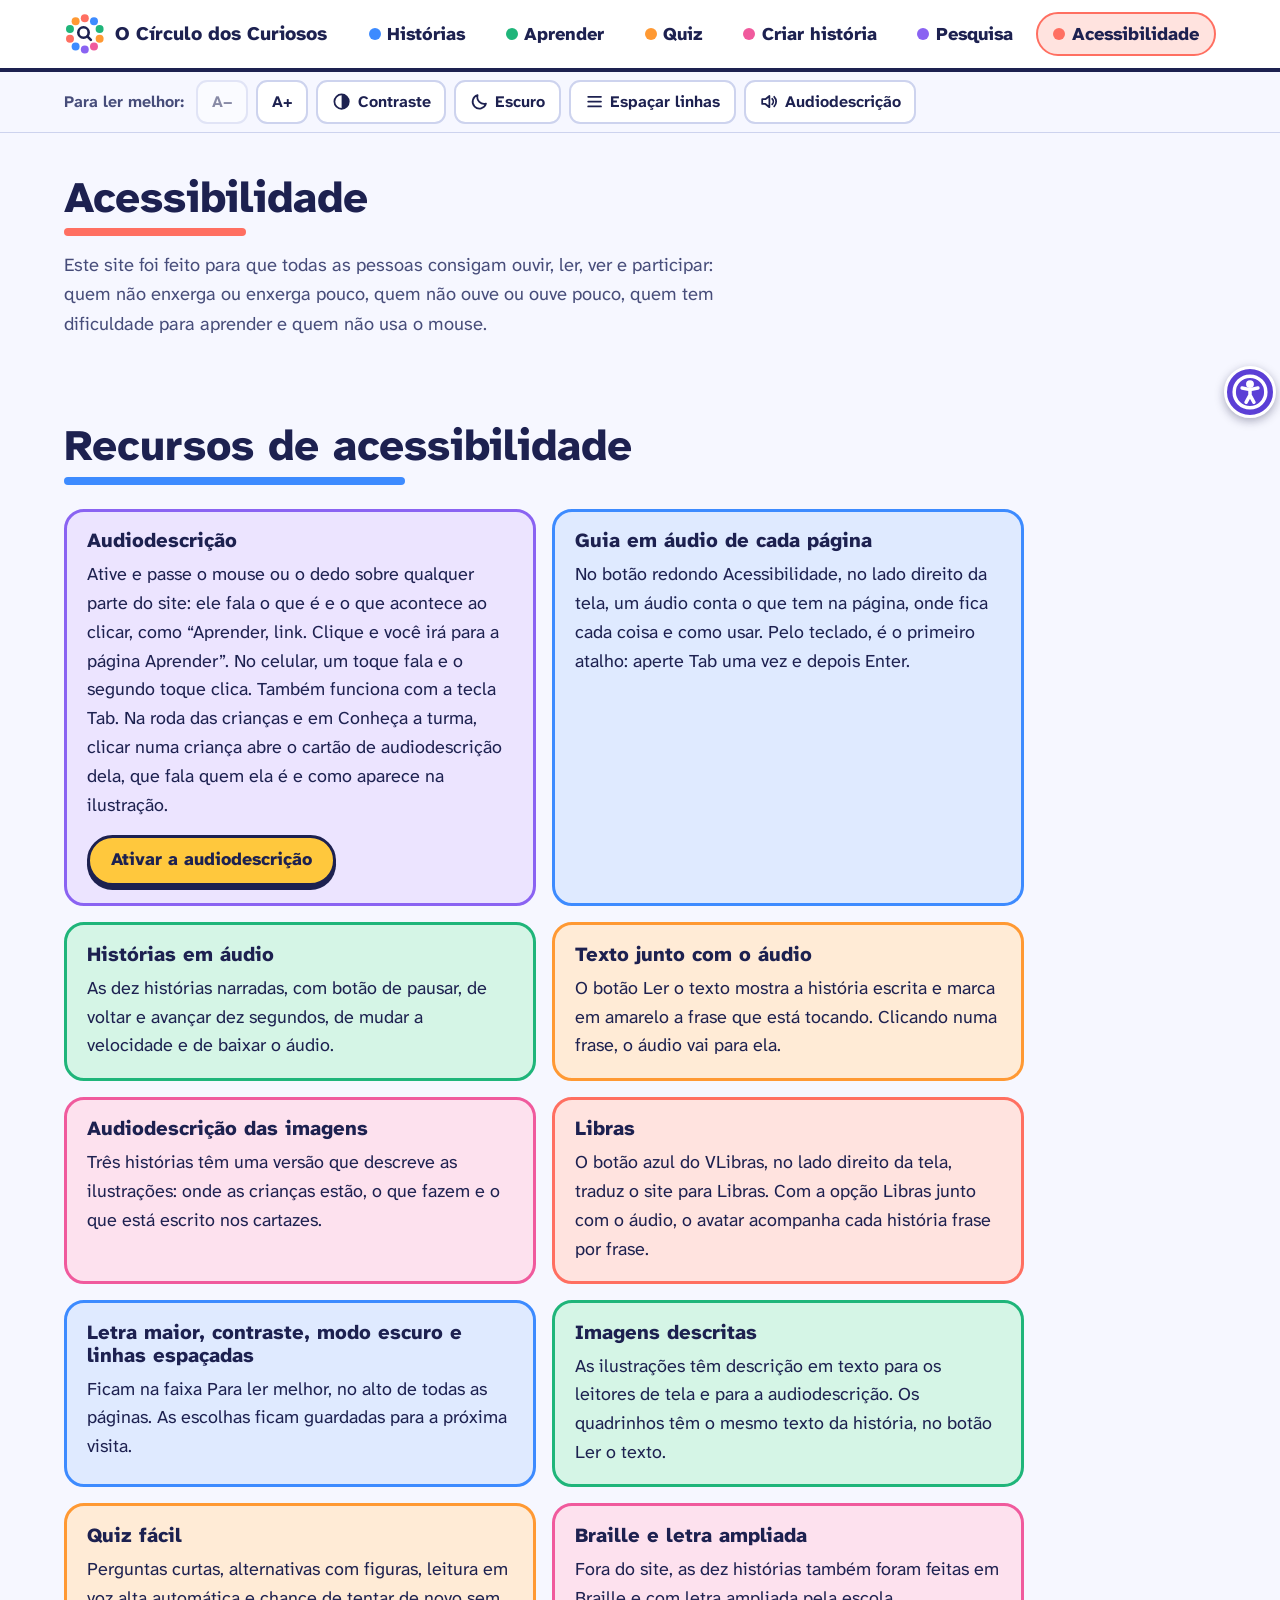
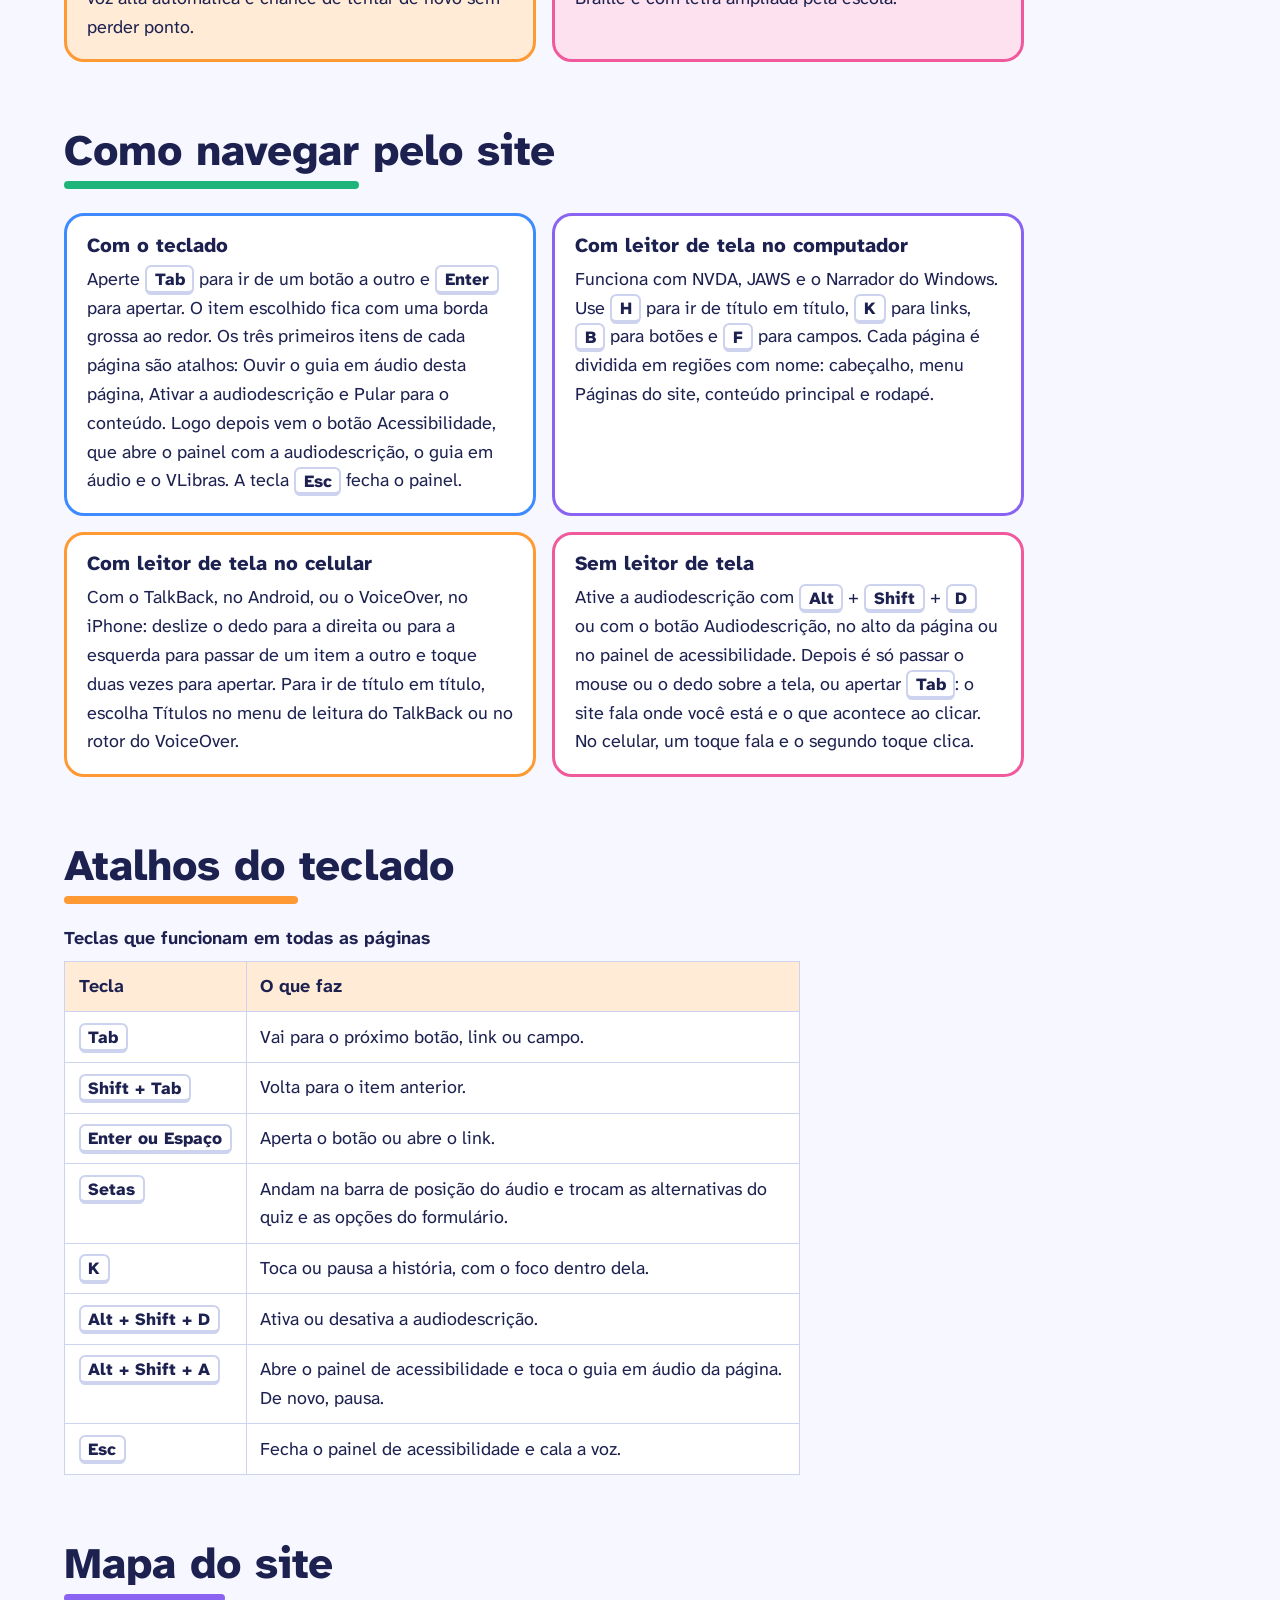
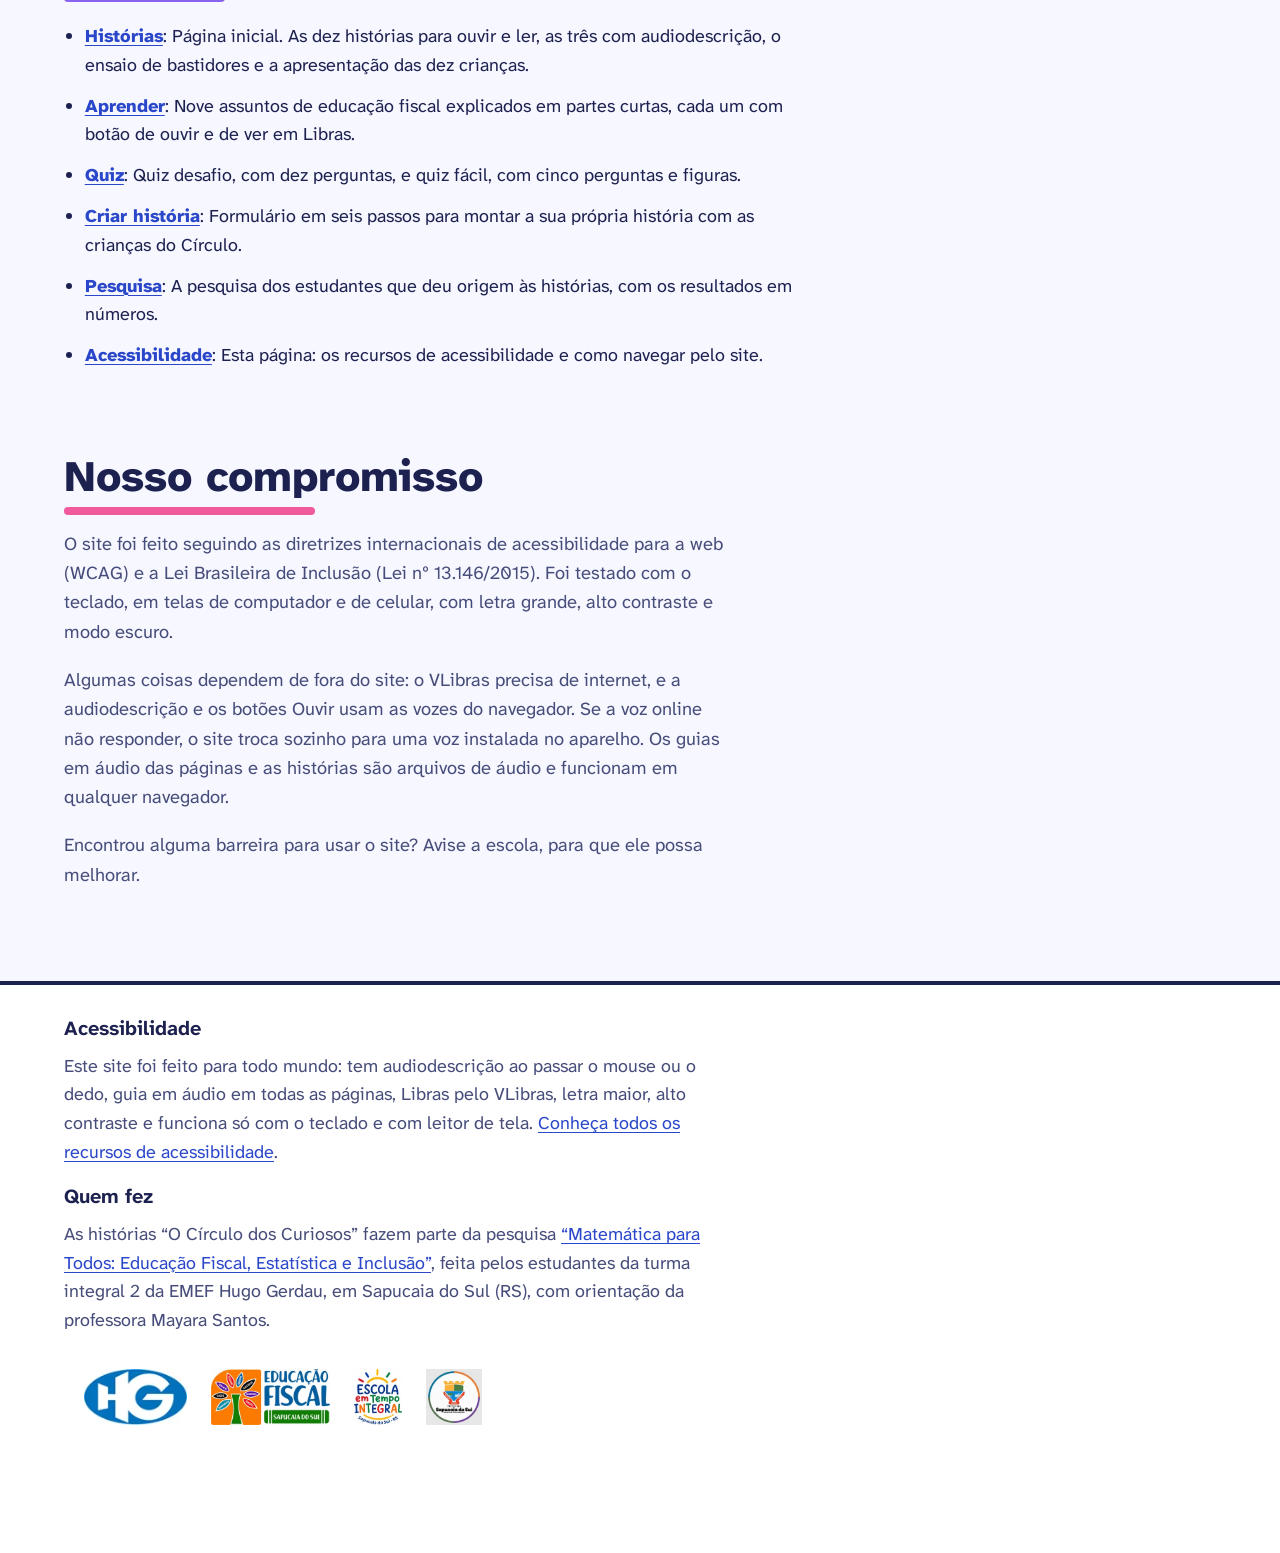
==== commit bd6a5a4a: "Cartão de audiodescrição de cada criança Com a audiodescrição ligada, clicar numa criança (na roda o" ====
--- a/acessibilidade.html
+++ b/acessibilidade.html
@@ -144,7 +144,7 @@
 
     <section class="secao cor-azul" aria-labelledby="h-recursos">
       <h2 class="titulo-secao" id="h-recursos">Recursos de acessibilidade</h2>
-      <ul class="recursos"><li class="recurso cor-roxo"><h3>Audiodescrição</h3><p>Ative e passe o mouse ou o dedo sobre qualquer parte do site: ele fala o que é e o que acontece ao clicar, como “Aprender, link. Clique e você irá para a página Aprender”. No celular, um toque fala e o segundo toque clica. Também funciona com a tecla Tab.</p><button type="button" class="botao botao-principal" data-alternar-voz><span class="rotulo">Ativar a audiodescrição</span></button></li><li class="recurso cor-azul"><h3>Guia em áudio de cada página</h3><p>No botão redondo Acessibilidade, no lado direito da tela, um áudio conta o que tem na página, onde fica cada coisa e como usar. Pelo teclado, é o primeiro atalho: aperte Tab uma vez e depois Enter.</p></li><li class="recurso cor-verde"><h3>Histórias em áudio</h3><p>As dez histórias narradas, com botão de pausar, de voltar e avançar dez segundos, de mudar a velocidade e de baixar o áudio.</p></li><li class="recurso cor-laranja"><h3>Texto junto com o áudio</h3><p>O botão Ler o texto mostra a história escrita e marca em amarelo a frase que está tocando. Clicando numa frase, o áudio vai para ela.</p></li><li class="recurso cor-rosa"><h3>Audiodescrição das imagens</h3><p>Três histórias têm uma versão que descreve as ilustrações: onde as crianças estão, o que fazem e o que está escrito nos cartazes.</p></li><li class="recurso cor-coral"><h3>Libras</h3><p>O botão azul do VLibras, no lado direito da tela, traduz o site para Libras. Com a opção Libras junto com o áudio, o avatar acompanha cada história frase por frase.</p></li><li class="recurso cor-azul"><h3>Letra maior, contraste, modo escuro e linhas espaçadas</h3><p>Ficam na faixa Para ler melhor, no alto de todas as páginas. As escolhas ficam guardadas para a próxima visita.</p></li><li class="recurso cor-verde"><h3>Imagens descritas</h3><p>As ilustrações têm descrição em texto para os leitores de tela e para a audiodescrição. Os quadrinhos têm o mesmo texto da história, no botão Ler o texto.</p></li><li class="recurso cor-laranja"><h3>Quiz fácil</h3><p>Perguntas curtas, alternativas com figuras, leitura em voz alta automática e chance de tentar de novo sem perder ponto.</p></li><li class="recurso cor-rosa"><h3>Braille e letra ampliada</h3><p>Fora do site, as dez histórias também foram feitas em Braille e com letra ampliada pela escola.</p></li></ul>
+      <ul class="recursos"><li class="recurso cor-roxo"><h3>Audiodescrição</h3><p>Ative e passe o mouse ou o dedo sobre qualquer parte do site: ele fala o que é e o que acontece ao clicar, como “Aprender, link. Clique e você irá para a página Aprender”. No celular, um toque fala e o segundo toque clica. Também funciona com a tecla Tab. Na roda das crianças e em Conheça a turma, clicar numa criança abre o cartão de audiodescrição dela, que fala quem ela é e como aparece na ilustração.</p><button type="button" class="botao botao-principal" data-alternar-voz><span class="rotulo">Ativar a audiodescrição</span></button></li><li class="recurso cor-azul"><h3>Guia em áudio de cada página</h3><p>No botão redondo Acessibilidade, no lado direito da tela, um áudio conta o que tem na página, onde fica cada coisa e como usar. Pelo teclado, é o primeiro atalho: aperte Tab uma vez e depois Enter.</p></li><li class="recurso cor-verde"><h3>Histórias em áudio</h3><p>As dez histórias narradas, com botão de pausar, de voltar e avançar dez segundos, de mudar a velocidade e de baixar o áudio.</p></li><li class="recurso cor-laranja"><h3>Texto junto com o áudio</h3><p>O botão Ler o texto mostra a história escrita e marca em amarelo a frase que está tocando. Clicando numa frase, o áudio vai para ela.</p></li><li class="recurso cor-rosa"><h3>Audiodescrição das imagens</h3><p>Três histórias têm uma versão que descreve as ilustrações: onde as crianças estão, o que fazem e o que está escrito nos cartazes.</p></li><li class="recurso cor-coral"><h3>Libras</h3><p>O botão azul do VLibras, no lado direito da tela, traduz o site para Libras. Com a opção Libras junto com o áudio, o avatar acompanha cada história frase por frase.</p></li><li class="recurso cor-azul"><h3>Letra maior, contraste, modo escuro e linhas espaçadas</h3><p>Ficam na faixa Para ler melhor, no alto de todas as páginas. As escolhas ficam guardadas para a próxima visita.</p></li><li class="recurso cor-verde"><h3>Imagens descritas</h3><p>As ilustrações têm descrição em texto para os leitores de tela e para a audiodescrição. Os quadrinhos têm o mesmo texto da história, no botão Ler o texto.</p></li><li class="recurso cor-laranja"><h3>Quiz fácil</h3><p>Perguntas curtas, alternativas com figuras, leitura em voz alta automática e chance de tentar de novo sem perder ponto.</p></li><li class="recurso cor-rosa"><h3>Braille e letra ampliada</h3><p>Fora do site, as dez histórias também foram feitas em Braille e com letra ampliada pela escola.</p></li></ul>
     </section>
 
     <section class="secao cor-verde" aria-labelledby="h-navegar">
--- a/css/estilo.css
+++ b/css/estilo.css
@@ -343,19 +343,66 @@
   box-shadow: 0 0 0 6px var(--superficie), 0 0 0 9px var(--sol-forte);
 }
 .roda-centro .roda-lupa { width: 62%; height: 62%; }
+.roda-fotos ul { list-style: none; margin: 0; padding: 0; }
 .roda-rosto {
   position: absolute;
   left: 39.5%; top: 39.5%;
   width: 21%; height: 21%;
+  display: block;
+  border-radius: 50%;
+  border: 5px solid var(--cor);
+  background: var(--cor-claro);
+  transform: rotate(var(--a)) translateY(-185%) rotate(calc(-1 * var(--a)));
+  animation: entrar-foto 0.5s cubic-bezier(0.34, 1.56, 0.64, 1) backwards;
+  animation-delay: calc(var(--i) * 0.08s + 0.15s);
+  transition: scale 0.18s ease, box-shadow 0.18s ease;
+  cursor: pointer;
+}
+.roda-rosto img {
+  display: block;
+  width: 100%;
+  height: 100%;
   border-radius: 50%;
   object-fit: cover;
-  border: 5px solid var(--cor);
-  background: var(--cor-claro);
-  transform: rotate(var(--a)) translateY(-185%) rotate(calc(-1 * var(--a)));
-  animation: entrar-foto 0.5s cubic-bezier(0.34, 1.56, 0.64, 1) both;
-  animation-delay: calc(var(--i) * 0.08s + 0.15s);
-}
+}
+.roda-rosto:hover, .roda-rosto:focus-visible {
+  scale: 1.12;
+  z-index: 2;
+  box-shadow: 0 0 0 5px var(--sol), 0 6px 16px rgba(0, 0, 0, 0.35);
+}
+.roda-rosto:focus-visible { outline: none; }
+.roda-nome {
+  position: absolute;
+  left: 50%;
+  bottom: -0.6rem;
+  transform: translate(-50%, 50%);
+  padding: 0.1rem 0.65rem;
+  border-radius: 999px;
+  background: var(--superficie);
+  border: 3px solid var(--cor);
+  color: var(--tinta);
+  font-weight: 800;
+  font-size: 0.95rem;
+  white-space: nowrap;
+  opacity: 0;
+  pointer-events: none;
+  transition: opacity 0.15s ease;
+}
+.roda-rosto:hover .roda-nome, .roda-rosto:focus-visible .roda-nome { opacity: 1; }
 @keyframes entrar-foto { from { scale: 0; opacity: 0; } }
+
+/* Cartão da criança escolhida na roda */
+.personagem { scroll-margin-top: 1.5rem; }
+.personagem:target, .personagem.chegou {
+  outline: 6px solid var(--sol);
+  outline-offset: 4px;
+  animation: piscar-cartao 0.6s ease-in-out 3;
+}
+.personagem:focus { outline: 6px solid var(--sol); outline-offset: 4px; }
+@keyframes piscar-cartao { 50% { outline-color: transparent; } }
+@media (prefers-reduced-motion: no-preference) {
+  html { scroll-behavior: smooth; }
+}
 
 /* ===== Escolhas (Libras junto, seguir ouvindo) ===== */
 .escolhas {
@@ -1183,7 +1230,6 @@
 .modo-ad .lendo-agora {
   outline: 4px dashed var(--sol-forte) !important;
   outline-offset: 3px;
-  border-radius: 0.4rem;
 }
 .aviso-voz {
   position: fixed;
@@ -1200,6 +1246,54 @@
   text-align: center;
   box-shadow: 0 4px 14px rgba(0, 0, 0, 0.3);
 }
+
+/* ===== Cartão de audiodescrição de cada criança ===== */
+.cartao-ad {
+  width: min(32rem, calc(100vw - 2rem));
+  max-height: calc(100dvh - 2rem);
+  overflow-y: auto;
+  padding: 1.25rem 1.5rem 1.5rem;
+  border: 4px solid var(--cor, var(--roxo));
+  border-radius: 1.5rem;
+  background: var(--superficie);
+  color: var(--tinta);
+  box-shadow: 0 10px 0 var(--cor, var(--roxo));
+}
+.cartao-ad::backdrop { background: rgba(10, 12, 40, 0.6); }
+.cartao-ad[open] { animation: cartao-entra 0.2s ease-out; }
+@keyframes cartao-entra { from { transform: scale(0.94); opacity: 0; } }
+.cartao-ad-tipo {
+  margin: 0 0 0.75rem;
+  font-weight: 800;
+  font-size: 0.95rem;
+  color: var(--tinta-suave);
+}
+.cartao-ad-foto {
+  display: block;
+  width: 100%;
+  aspect-ratio: 4 / 3;
+  max-height: 32vh;
+  object-fit: cover;
+  object-position: center 30%;
+  border-radius: 1rem;
+  border: 3px solid var(--cor, var(--roxo));
+  background: var(--cor-claro);
+}
+.cartao-ad h2 { margin: 1rem 0 0.4rem; font-size: 1.8rem; font-weight: 800; }
+.cartao-ad h2:focus { outline: none; }
+.cartao-ad-texto { font-size: 1.15rem; margin: 0 0 0.75rem; }
+.cartao-ad-visual {
+  margin: 0 0 0.75rem;
+  padding: 0.75rem 1rem;
+  border-radius: 0.8rem;
+  background: var(--cor-claro);
+}
+.cartao-ad-posicao { margin: 0 0 1rem; font-weight: 700; color: var(--tinta-suave); }
+.cartao-ad-botoes { display: grid; grid-template-columns: repeat(2, minmax(0, 1fr)); gap: 0.75rem; }
+.cartao-ad-botoes .botao { width: 100%; }
+
+/* Com a audiodescrição ligada, os cartões da turma também são clicáveis */
+.modo-ad .personagem[id] { cursor: pointer; }
 
 /* ===== Botão de acessibilidade (lado direito, acima do VLibras) ===== */
 .botao-acess {
